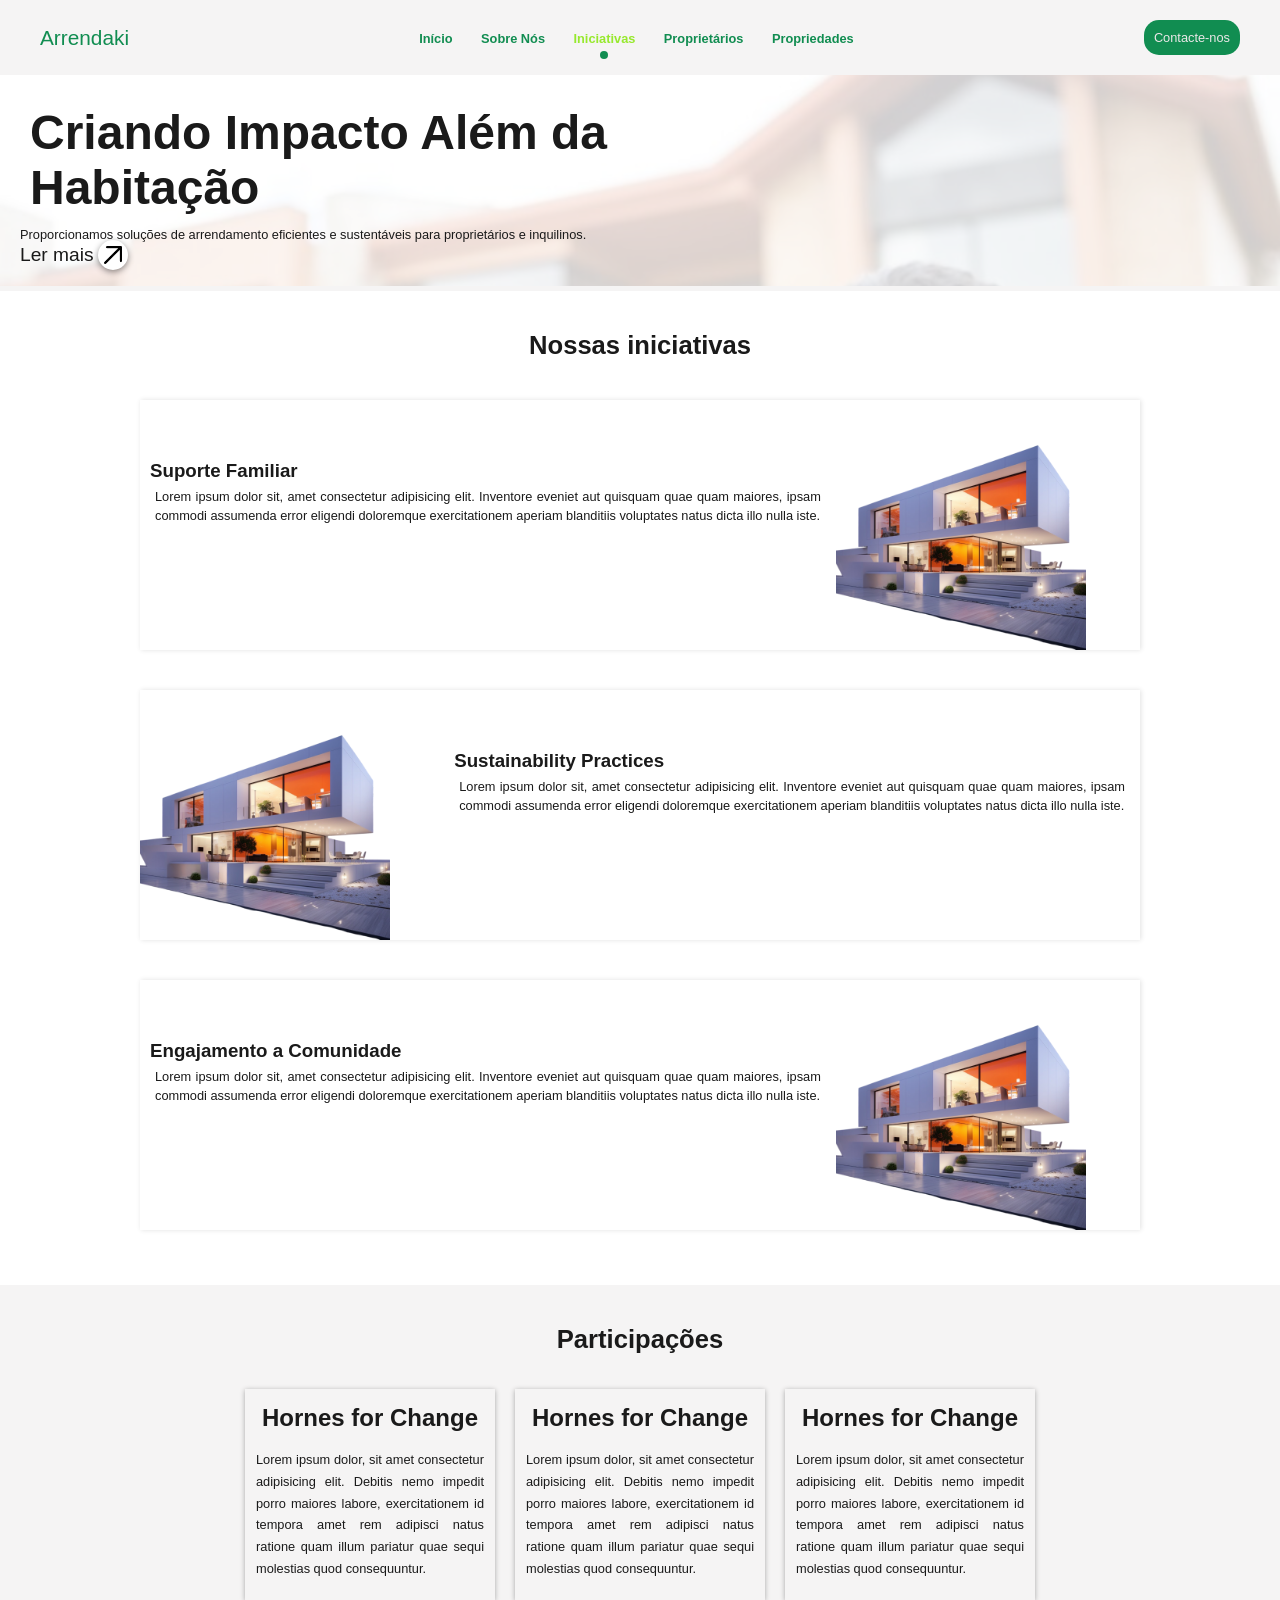
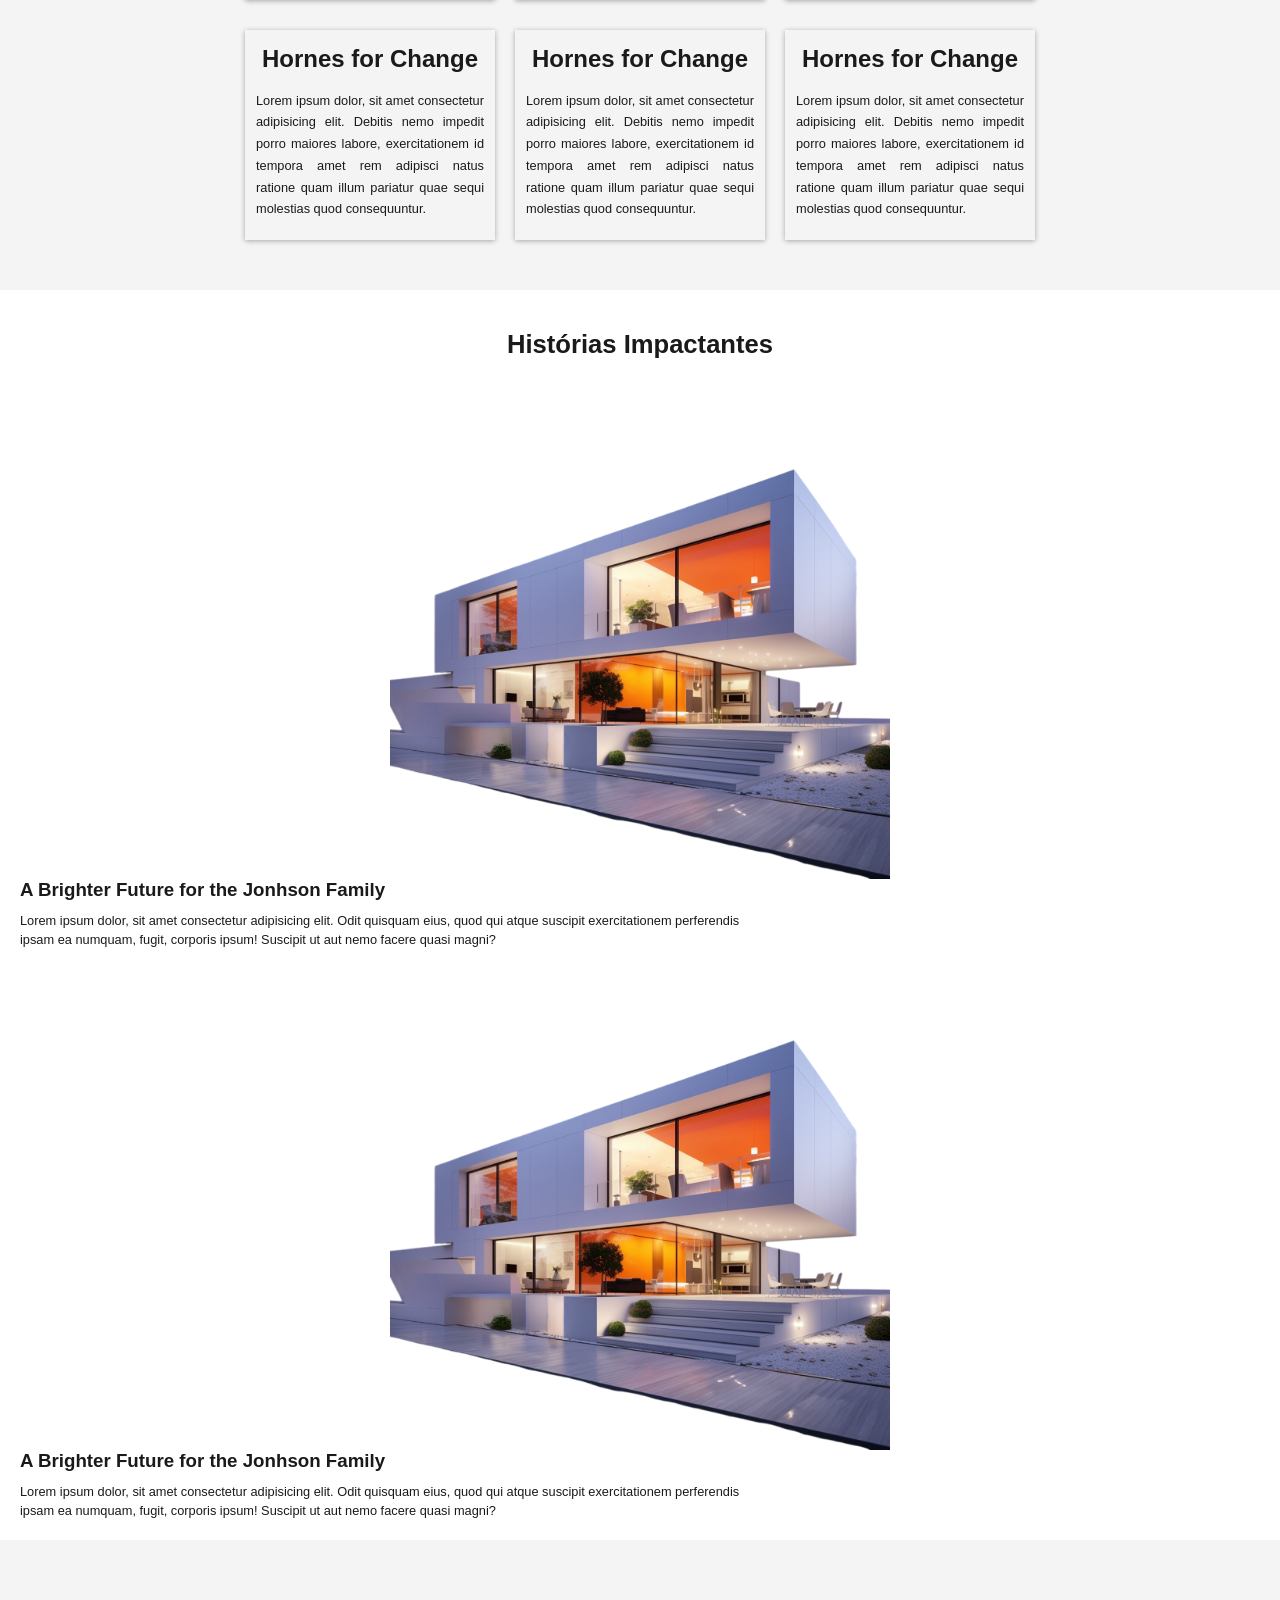
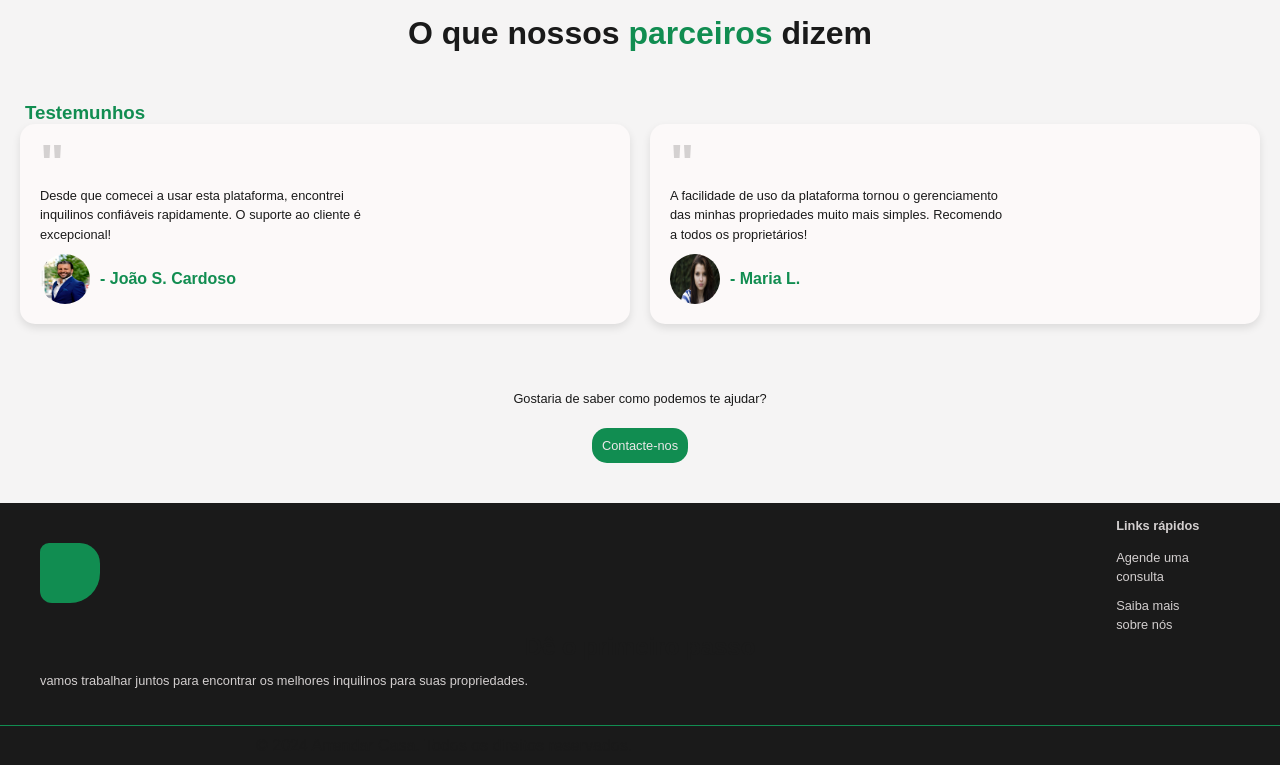
==== Iniciativas.html @ 09e598a9 "Initial commit" ====
<!DOCTYPE html>
<html lang="en">
<head>
    <meta charset="UTF-8">
    <meta name="viewport" content="width=device-width, initial-scale=1.0">
    <title>Iniciativas</title>
    <link rel="stylesheet" href="styles.css">
    <style>
        .hero2{
            width: 100%;
            height: auto;
            background: url(imagens/casa-propria-940x682.jpg);
            background-position: cover;
            background-size: cover;
            background-repeat: no-repeat;
            background-attachment: fixed;
            background-position: center center;
            display: flex;
            align-items: flex-start;
            background-color: white;

        }
        .lateral-content2{
            background-color: rgba(255, 255, 255, 0.808);
            padding: 20px;
            margin-top: 0%;
            width: 100%;
        }
        .lateral-content2>h1{
            font-size: clamp(1rem, 4vw, 3rem);
            width: 50%;
            color: var(--black-color);
            margin: 10px;
        }
         p{
            font-size: clamp(0.7rem, 1vw, 1rem);
            width: 60%;
            margin-top: 10px;
            line-height: 1.2rem;
            color: var(--black-color);
        }
        .our-iniciatives{
            margin: 5px 0;
            padding: 20px 0;
            width: 100%;
            background-color: white;
        }
        h2{
        font-size: clamp(1.5rem, 2vw, 2.5rem);
        color: var(--black-color);
        text-align: center;
        margin: 20px 0;
        }
        #iniciativas{
            margin: 15px 0;
            width: 100%;
            display: flex;
            flex-direction: column;
            justify-content: center;

        }
        .iniciative-card{
            align-self: center;
            display: flex;
            flex-direction: row;
            justify-content: space-between;
            align-items: center;
            margin: 20px 2px;
            padding: -1px 5px;
            width: 100%;
            max-width: 1000px;
            height: auto;
            box-shadow: 1px 0 5px rgba(0, 0, 0, 0.12);
        }
        .card-content{
            align-self: flex-start;
            margin: 60px 10px;
            width: auto;
        }
        .card-content>p {
            align-items: flex-end;
            text-align: justify;
            width: auto;
            margin: 5px;
        }
        .card-image{
            width: 60%;
            height: auto;
            align-content: center;
        }
        .card-image>img{
            height: 100%;
            width: auto;
            max-width: 250px;
        }
        .partineship{
            margin: 15px 0;        
        }
        .partineship-conteiner{
            display: flex;
            flex-direction: column;
            justify-content: center;
            align-items: center;
            margin: 5px 1px;
        }
        .partineship-conteiner-children{
            display: flex;
            justify-content: space-between;
            align-items: center;
            margin: 5px 0;
        }
        .partiship-card{
            display: flex;
            flex-direction: column;
            justify-content: center;
            align-items: center;
            box-shadow: 0px 1px 5px rgba(0, 0, 0, 0.322);
            margin: 10px;
            padding: 10px 1px;
            width: auto;
            max-width: 250px;

        }
         .partiship-card>h3{
            font-size: clamp(0.5rem, 2vw, 1.5rem);
            color: var(--black-color);
            text-align: center;
            margin: 5px;      
         }
        .partiship-card>p{
            line-height: 1.7;
            text-align: justify;
            width: 100%;
            padding: 2px 10px 10px 10px;
        }
        .impact-stories{
            background-color: white;
            margin: 15px 0;
            padding: 20px;
            width: 100%;
        }
        .impact-stories>p{
            width: 100%;
            text-align: justify;
        }
        .img-impact{
            display: block;
            margin: auto;
            width: auto;
            max-width: 500px;
        }

    </style>
</head>
<body>
            <header>
            <h1>Arrendaki</h1>
            <nav>
                    <a href="index.html" target="_self">Início</a>
                    <a href="sobre.html" target="_parent">Sobre Nós</a>
                    <a href="Iniciativas.html" class="active">Iniciativas</a>
                    <a href="proprietarios.html">Proprietários</a>
                    <a href="propriedades.html">Propriedades</a>
            </nav>
            <button id="btnMenu"></button>
            <button class="btn" id="btnContacte-nos">Contacte-nos</button>
        </header>
        <div id="menuOverlay" class="menu-overlay">
            <img src="imagens/icons8-close-50.png" alt="" id="btnClose">
        <nav id="menuNav">
                <a href="index.html" target="_self">Início</a>
                <a href="sobre.html" target="_parent">Sobre Nós</a>
                <a href="Iniciativas.html">Iniciativas</a>
                <a href="proprietarios.html">Proprietários</a>
                <a href="propriedades.html">Propriedades</a>
        </nav>
        </div>
        <main>
            <section class="hero2">
                <div class="lateral-content2">
                    <h1>Criando Impacto Além da Habitação</span></h1>
                    <p>Proporcionamos soluções de arrendamento eficientes e sustentáveis para proprietários e inquilinos.</p>
                    <button class="btnTransparent">Ler mais</button>
                </div>
            </section>
            <section class="our-iniciatives">
                <h2 style="text-align: center;">Nossas iniciativas</h2>

                <div id="iniciativas">
                        <div class="iniciative-card">
                            <div class="card-content">
                                <h3>Suporte Familiar</h3>
                                <p>Lorem ipsum dolor sit, amet consectetur adipisicing elit. Inventore eveniet aut quisquam quae quam maiores, ipsam commodi assumenda error eligendi doloremque exercitationem aperiam blanditiis voluptates natus dicta illo nulla iste.</p>
                            </div>
                            <div class="card-image">
                                <img src="imagens/house.png" alt="">
                            </div>
                    </div>
                    <div class="iniciative-card">
                        <div class="card-image">
                            <img src="imagens/house.png" alt="">
                        </div>
                        <div class="card-content">
                            <h3>Sustainability Practices</h3>
                            <p>Lorem ipsum dolor sit, amet consectetur adipisicing elit. Inventore eveniet aut quisquam quae quam maiores, ipsam commodi assumenda error eligendi doloremque exercitationem aperiam blanditiis voluptates natus dicta illo nulla iste.</p>
                        </div>
                    </div>
                    <div class="iniciative-card">
                        <div class="card-content">
                            <h3>Engajamento a Comunidade</h3>
                            <p>Lorem ipsum dolor sit, amet consectetur adipisicing elit. Inventore eveniet aut quisquam quae quam maiores, ipsam commodi assumenda error eligendi doloremque exercitationem aperiam blanditiis voluptates natus dicta illo nulla iste.</p>
                        </div>
                        <div class="card-image">
                            <img src="imagens/house.png" alt="">
                        </div>
                    </div>
                </div>
            </section>
            <section class="partineship">
                <h2>Participações</h2>
                <div class="partineship-conteiner">
                    <div class="partineship-conteiner-children">
                        <div class="partiship-card">
                            <h3>Hornes for Change</h3>
                            <p>Lorem ipsum dolor, sit amet consectetur adipisicing elit. Debitis nemo impedit porro maiores labore, exercitationem id tempora amet rem adipisci natus ratione quam illum pariatur quae sequi molestias quod consequuntur.</p>
                        </div>
                        <div class="partiship-card">
                            <h3>Hornes for Change</h3>
                            <p>Lorem ipsum dolor, sit amet consectetur adipisicing elit. Debitis nemo impedit porro maiores labore, exercitationem id tempora amet rem adipisci natus ratione quam illum pariatur quae sequi molestias quod consequuntur.</p>
                        </div>
                        <div class="partiship-card">
                            <h3>Hornes for Change</h3>
                            <p>Lorem ipsum dolor, sit amet consectetur adipisicing elit. Debitis nemo impedit porro maiores labore, exercitationem id tempora amet rem adipisci natus ratione quam illum pariatur quae sequi molestias quod consequuntur.</p>
                        </div>
                    </div>
                    <div class="partineship-conteiner-children">
                        <div class="partiship-card">
                            <h3>Hornes for Change</h3>
                            <p>Lorem ipsum dolor, sit amet consectetur adipisicing elit. Debitis nemo impedit porro maiores labore, exercitationem id tempora amet rem adipisci natus ratione quam illum pariatur quae sequi molestias quod consequuntur.</p>
                        </div>
                        <div class="partiship-card">
                            <h3>Hornes for Change</h3>
                            <p>Lorem ipsum dolor, sit amet consectetur adipisicing elit. Debitis nemo impedit porro maiores labore, exercitationem id tempora amet rem adipisci natus ratione quam illum pariatur quae sequi molestias quod consequuntur.</p>
                        </div>
                        <div class="partiship-card">
                            <h3>Hornes for Change</h3>
                            <p>Lorem ipsum dolor, sit amet consectetur adipisicing elit. Debitis nemo impedit porro maiores labore, exercitationem id tempora amet rem adipisci natus ratione quam illum pariatur quae sequi molestias quod consequuntur.</p>
                        </div>
                    </div>
                </div>
            </section>
            <section class="impact-stories">
                <h2>Histórias Impactantes</h2>
                <div class="impact-conteiiner">
                    <div class="img-impact"><img src="imagens/house.png" alt=""></div>
                    <h3>A Brighter Future for the Jonhson Family</h3>
                    <p>Lorem ipsum dolor, sit amet consectetur adipisicing elit. Odit quisquam eius, quod qui atque suscipit exercitationem perferendis ipsam ea numquam, fugit, corporis ipsum! Suscipit ut aut nemo facere quasi magni?</p>

                    <div class="img-impact"><img src="imagens/house.png" alt=""></div>
                    <h3>A Brighter Future for the Jonhson Family</h3>
                    <p>Lorem ipsum dolor, sit amet consectetur adipisicing elit. Odit quisquam eius, quod qui atque suscipit exercitationem perferendis ipsam ea numquam, fugit, corporis ipsum! Suscipit ut aut nemo facere quasi magni?</p>
                </div>
            </section>
            <section class="depoimentos">
                <h2>O que nossos <span>parceiros</span> dizem</h2>
                <h3>Testemunhos</h3>
                <div class="depoimentos-container">
                    <div class="depoimento">
                        <p><strong>"</strong> <br>Desde que comecei a usar esta plataforma, encontrei inquilinos confiáveis rapidamente. O suporte ao cliente é excepcional!</p>
                        <div class="testemunha-info">
                            <img src="imagens/man-5757539_1280.jpg" alt="testemunha">
                            <h3>- João S. Cardoso</h3>
                        </div>
                    </div>

                    <div class="depoimento">
                        <p><strong>"</strong> <br>A facilidade de uso da plataforma tornou o gerenciamento das minhas propriedades muito mais simples. Recomendo a todos os proprietários!</p>
                        <div class="testemunha-info">
                            <img src="imagens/woman-1132617_1280.jpg" alt="testemunha">
                            <h3>- Maria L.</h3>
                        </div>
                    </div>
                </div>  
                <p style="text-align: center;">Gostaria de saber como podemos te ajudar?</p>
                <button class="btn" id="btnContacte-nos3">Contacte-nos</button>
            </section>
        </main>
        <footer>
            <div class="footer-content">
                <div class="footer-section">
                    <div class="object"></div>
                    <h2>Dê o primeiro passo</h2>
                    <p>
                        vamos trabalhar juntos para encontrar os melhores inquilinos para suas propriedades.
                    </p>
                </div>
                <div class="footer-section">
                    <h3>Links rápidos</h3>
                    <p><a href="#">Agende uma consulta</a></p>
                    <p><a href="#">Saiba mais sobre nós</a></p>
            </div>
        </div>
            <p>&copy; 2024 Arrendar Casa. Todos os direitos reservados.</p>
        </footer>

        <script src="JS/script.js"></script>
</body>
</html>
---- styles.css ----
@charset "UTF-8";
@font-face {
    font-family: "Montserrat";
    src: url("fonts/Montserrat.ttf") type("truetype");
}
:root {
    --Green-Color: #118D51;
    --black-color: #1A1A1A;
    --dourado-color: #F5A623;
    --font-padrao: 'Montserrat', sans-serif;
}
* {
    margin: 0;
    padding: 0;
    box-sizing: border-box;
    font-family: var(--font-padrao);
}
img {
    display: block;
    width: 100%;
    height: auto;
}
body {
    height: 100vh;
  background-color: rgb(245, 244, 244);
    color: var(--black-color);
}
header {
    display: flex;
    flex-direction: row;
    justify-content: space-between;
    align-items: center;
    padding: 20px 40px;
    width: 100%;
}
header>h1 {
    font-size: clamp(1rem, 2vw, 1.30rem);
    font-weight: 500;
    color: var(--Green-Color);
    cursor: none;
}
header>nav{
    align-self: center;
    margin: 0 10px;
}
header>nav a{
    display: inline-block;
    font-size: clamp(0.7rem, 1vw, 2rem);
    text-decoration: none;
    color: var(--Green-Color);
    margin: 0 12px;
    font-weight: 600;
    position: relative;
}
header>nav a::after {
    content: '';
    position: absolute;
    left: 50%;
    top: calc(100% + 5px); /* 5px abaixo do link */
    transform: translateX(-50%) scale(0.6);
    width: 8px;
    height: 8px;
    border-radius: 50%;
    background: var(--Green-Color);
    opacity: 0;
    transition: opacity 0.25s ease, transform 0.25s ease;
}
header>nav a:hover{
        color: rgba(133, 230, 8, 0.849);
    
}
header>nav a:hover::after,
header>nav a:focus::after {
    opacity: 1;
    transform: translateX(-50%) scale(1);
}
.menu-overlay{
    position: fixed;
    top: 0;
    left: 0;
    height: 100%;
    width: 100%;
    background-color: rgb(250, 250, 250);
    z-index: 1000;
    transition: all 0.3s ease-in-out;
    display: none;
}
.menu-overlay>img{
    width: 25px;
    height: 25px;
    position: absolute;
    top: 20px;
    right: 20px;
    cursor: pointer;
}
#menuNav{
    display: flex;
    flex-direction: column;
    flex-wrap: wrap;
    justify-content: center;
    align-items: flex-start;
    padding: 10px;
    width: 100%;
    margin-top: 80px;
}
#menuNav>a{
    font-size: clamp(0.7rem, 4vw, 2rem);
    margin: 10px 5px;
    text-decoration: none;
    color: var(--black-color);
    width: 100%;
    position: relative;
    font-weight: 200;
}
#menuNav>a::after{
    content: "";
    position: absolute;
    right: 0;
    top: 50%;
    transform: translateY(-50%);
    background: url(imagens/icons8-arrow-24.png);
    background-repeat: no-repeat;
    background-size: cover;
    width: 20px;
    height: 20px;
    margin-left: 10px;
}

#menuNav>a:hover{
    color: rgb(21, 131, 21);
}
#btnMenu{
    display: none;
}
.btn{
    padding: 10px;
    background-color: var(--Green-Color);
    color: #ebe8e8;
    border: none;
    border-radius: 15px;
    cursor: pointer;
    font-size: clamp(0.8rem, 0.5vw, 1.30rem);
}
#btnContacte-nos:hover{
    box-shadow: inset 0 0 20px #292525ab;
}
main{
    display: flex;
    flex-direction: column;
    justify-content: center;
    align-items: center;

}
.hero{
    display: flex;
    flex-direction: row;
    justify-content: center;
    align-items: center;
    margin: 5px 10px;
}
.lateral-content{
    align-self: flex-start;
    width: 50%;
    padding: 20px;
    margin-top: 50px;
}
.lateral-content>h1{
    font-size: clamp(1rem, 4vw, 2.5rem);
    color: var(--Green-Color);
}
.lateral-content>p{
    margin: 20px 0;
    font-size: clamp(0.8rem, 1.5vw, 1.2rem);
    line-height: 1.5;
}
.lateral-content>h1>span{
    color: var(--dourado-color);
    font-weight: 600;
}
.hero-image{
    flex: 1;
    padding: 0px;
    display: flex;
    justify-content: center;
    align-items: flex-start;
}
.hero img{
    width: 100%;
    height: auto;
    align-self: flex-start;
}
#btnExplore{
    margin: 10px 15px 10px 0;
    width: 8rem;
}
#btnCadastre-se{
    margin-top: 20px;
}
.btnTransparent{
    font-size: clamp(0.7rem, 1.5vw, 20rem);
    position: relative; /* necessário para o ::after ficar relativo ao botão */
    display: inline-flex; /* facilita alinhar o texto verticalmente */
    align-items: center;
    gap: 8px;
    padding-right: 44px; 
    background-color: transparent;
    border: none;
    color: var(--black-color);
    overflow: visible; /* permite ao ::after ficar no final sem ser cortado */
    cursor: pointer;
}
.btnTransparent::after{
    content: '';
    position: absolute;
    width: 30px;
    height: 30px;
    right: 10px; 
    top: 50%;
    transform: translateY(-50%);
    border-radius: 50%;
    background-color: #fff; /* bolinha branca */
    background-image: url('imagens/top-right.png');
    background-repeat: no-repeat;
    background-size: 60% 60%; /* reduz a imagem para caber dentro da bolinha */
    background-position: center;
    box-shadow: 0 2px 6px rgba(0,0,0,0.45);
}
.porquesernossoparceiro>h2{
    font-size: clamp(1rem, 2.5vw, 2.5rem);
    color: var(--black-color);
    text-align: center;
    margin-bottom: 20px;
}
.porquesernossoparceiro>h2>span{
    color: var(--Green-Color);
}
.porquesernossoparceiro{
    display: flex;
    flex-direction: column;
    justify-content: center;
    align-items: center;
    background-color: white;

    padding: 40px;
    width: 100%;
}
.cards-container{
    display: flex;
    flex-direction: row;
    justify-content: space-around;
    align-items: center;
    gap: 20px;
    flex-wrap: wrap;
    margin: 20px;
    margin-bottom: 35px;
}
.card{
    flex: 0.5 10 140px;
    padding: 5px 20px 20px 20px;
    border-radius: 15px;
    border-top: 2px solid var(--Green-Color);
    box-shadow: 0 4px 8px rgba(0,0,0,0.1);
    max-width: 230px;
    width: auto;
    text-align: left;
    display: flex;
    flex-direction: column;
    align-items: flex-start;
}
.card img{
    width: 50px;
    height: 50px;
    margin-bottom: 40px;
}

.card>h2,.card>h3{
    font-size: clamp(0.7rem, 2vw, 1.3rem);
    color: var(--Green-Color);
    margin: 10px 0;
}
.card p{
    font-size: clamp(0.7rem, 1.5vw, 1rem);
    line-height: 1.2;
    color: var(--black-color);
}
.depoimentos{
    display: flex;
    flex-direction: column;
    justify-content: center;
    align-items: center;
    padding: 40px 0;
    width: 100%;
}
.depoimentos>h2{
    font-size: clamp(1.3rem, 2.5vw, 2.5rem);
    color: var(--black-color);
    text-align: center;
    margin-bottom: 20px;
}
.depoimentos>h2>span{
    color: var(--Green-Color);
}
.depoimentos>h3{
     color: var(--Green-Color);
    margin: 30px 0 0 25px;
    align-self: flex-start;
}
.depoimentos-container{
    display: flex;
    flex-wrap: wrap;
    flex-direction: row;
    justify-content: space-evenly;
    align-items: center;
    gap: 20px;
    margin: 0px 20px 20px 20px;
}
.depoimento{
    flex: 1;
    width: auto;
    padding: 20px;
    border-radius: 15px;
    background-color: rgb(252, 249, 249);
    box-shadow: 0 4px 8px rgba(0,0,0,0.1);
    text-align: left;
    display: flex;
    flex-direction: column;
    justify-content: space-between;
    margin-bottom: 35px;
}
.depoimento>p>strong{
    font-size: clamp(1.8rem, 4vw, 5rem);
    color: rgb(212, 209, 209);
    margin-bottom: 10px;
}
.testemunha-info{
    align-self: flex-start;
    display: flex;
    flex-direction: row;
    justify-content: center;
    align-items: center;
    margin: 10px 0 0 0;
}
.testemunha-info>img{
    width: 50px;
    height: 50px;
    border-radius: 50%;
}
.testemunha-info>h3{
    font-size: clamp(0.8rem, 2vw, 1rem);
    color: var(--Green-Color);
    margin: 10px;
}
#btnContacte-nos3{
    margin-top: 20px;
}
.offers{
    display: flex;
    flex-direction: column;
    justify-content: center;
    align-items: center;
    padding: 40px 0;
    width: 100%;
    background-color: white;
}
.offers>h2{
    font-size: clamp(1.3rem, 2.2vw, 2.5rem);
    color: var(--black-color);
    text-align: center;
    margin-bottom: 20px;
}
.offers-container{
    align-self: center;
    display: flex;
    flex-direction: row;
    justify-content: center;
    align-items: center;
    gap: 20px;
    margin: 20px;
    flex-wrap: wrap;
}
.offer-card{
    align-self: center;
    flex: 2 10 300px;
    aspect-ratio: calc(1);
    max-width: 300px;
    width: auto;
    padding: 10px;
    border-radius: 15px;
    background-color: rgb(252, 249, 249);
    box-shadow: 0 4px 8px rgba(0,0,0,0.1);
    text-align: left;
    display: flex;
    flex-direction: column;
    align-items: flex-start;
    margin: 20px;
}   
.offer-card>img{
    align-self: flex-end;
    width: 50px;
    height: 50px;
    margin-bottom: 40px;
}
.offer-card>h2,.offer-card>h3{
    font-size: clamp(0.7rem, 2vw, 1.3rem);
    margin: 10px 0;
}
.offer-card p{
    font-size: clamp(0.7rem, 1.5vw, 1rem);
    line-height: 1.2;
    color: var(--Green-Color);
    margin-bottom: 20px;
}
.diferent::after{
    background-color: var(--Green-Color);
}
footer{
    display: flex;
    flex-direction: column;
    justify-content: center;
    align-items: center;
    padding: 0;
    width: 100%;
    background-color: var(--black-color);
    color: #d3cfcf;
    margin-top: 0;
}
.footer-content{
    display: flex;
    flex-direction: row;
    justify-content: space-between;
    width: 100%;
    border-bottom: 1px solid var(--Green-Color);
    padding: 20px;
    position: relative;
}
.footer-section{
    flex: 1 10 100px;
    display: flex;
    flex-direction: column;
    margin: 10px 20px;
}   
.footer-section:nth-child(2){
    align-self: flex-start;
    position: absolute;
    top: 5px;
    right: 20px;

}   
.object{
    width: 60px;
    height: 60px;
    margin: 10px 0 10px 0;
    border-radius: 15% 34% 50% 20%;
    background-color: var(--Green-Color);
}
.footer-section>h2{
    font-size: clamp(0.4rem, 2.5vw, 1.5rem);
    margin-bottom: 5px;
}
.footer-section h3{
    font-size: clamp(0.5rem, 1vw, 1.5rem);
    margin-bottom: 10px;
}
.footer-section p, .footer-section a{
    font-size: clamp(0.4rem, 1vw, 1rem);
    color: #d3cfcf;
    text-decoration: none;
    margin: 5px 0;
}
.footer-section a:hover{
    text-decoration: underline;
}
footer>p{
    font-size: clamp(0.4rem, 1.5vw, 1rem);
    margin: 10px 0;
}
.active{
     color: rgba(133, 230, 8, 0.849);
}
.active::after {
    opacity: 1;
    transform: translateX(-50%) scale(1);
}


/* Estilos para telas entre 530px e 768px */
@media (min-width: 600px) and (max-width: 768px){
    nav{
        align-self: flex-end;
        margin-right: 0;
    }
    nav a{
        margin: 0 2px;
    }
    #btnContacte-nos{
        position: absolute;
        right: 20px;
        top: 60px;
    }
    
}

/* Estilos para telas menores que 600px */
@media  (max-width: 600px){
    header {
    display: flex;
    flex-direction: row;
    justify-content: space-between;
    align-items: center;
    padding: 20px 10px;
    }
    header>h1 {
    font-size: 1.30rem;
    font-weight: 500;
    color: var(--Green-Color);
    margin-left: 40px;
    }
    header>nav{
        display: none;
    }
    #btnMenu{
    display: block;
    background:  url(imagens/menu.png);
    background-repeat: no-repeat;
    background-size: contain;
    width: 20px;
    height: 20px;
    border: none;
    cursor: pointer;
    position: absolute;
    left: 20px;
    top: 23px;
    }
    #btnContacte-nos{
        display: none;
    
    }
    .hero{
    display: flex;
    flex-direction: column;
    flex-wrap: wrap;
    width: 100%;
    margin-top: 0px;
    }
    .lateral-content{
    align-self: flex-start;
    width: 100%;
    padding: 10px 20px 0 20px;
    margin-top: 10px;
    }
    #btnExplore,#btnSaibaMais,#btnCadastre-se
    {
        display: none;
    }
    .hero-image{
        width: 100%;
        padding: 0px;
    }
}
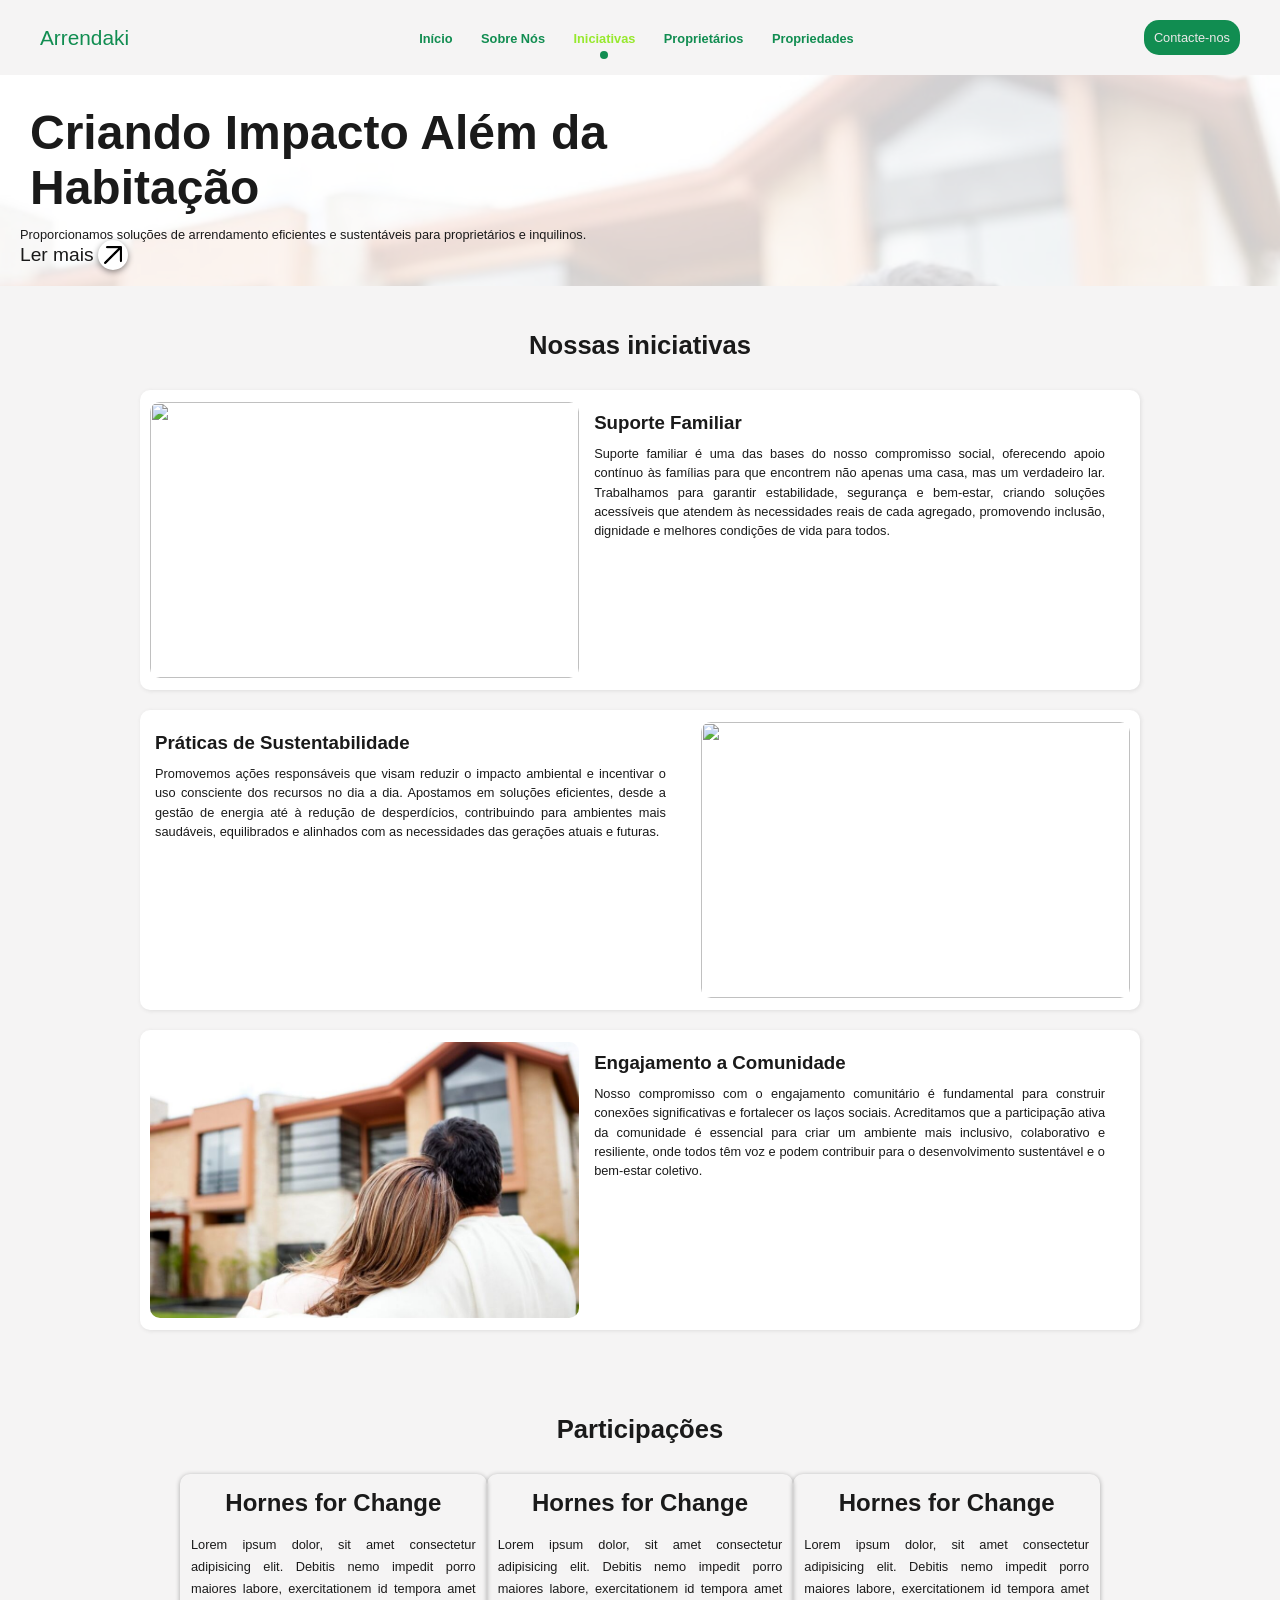
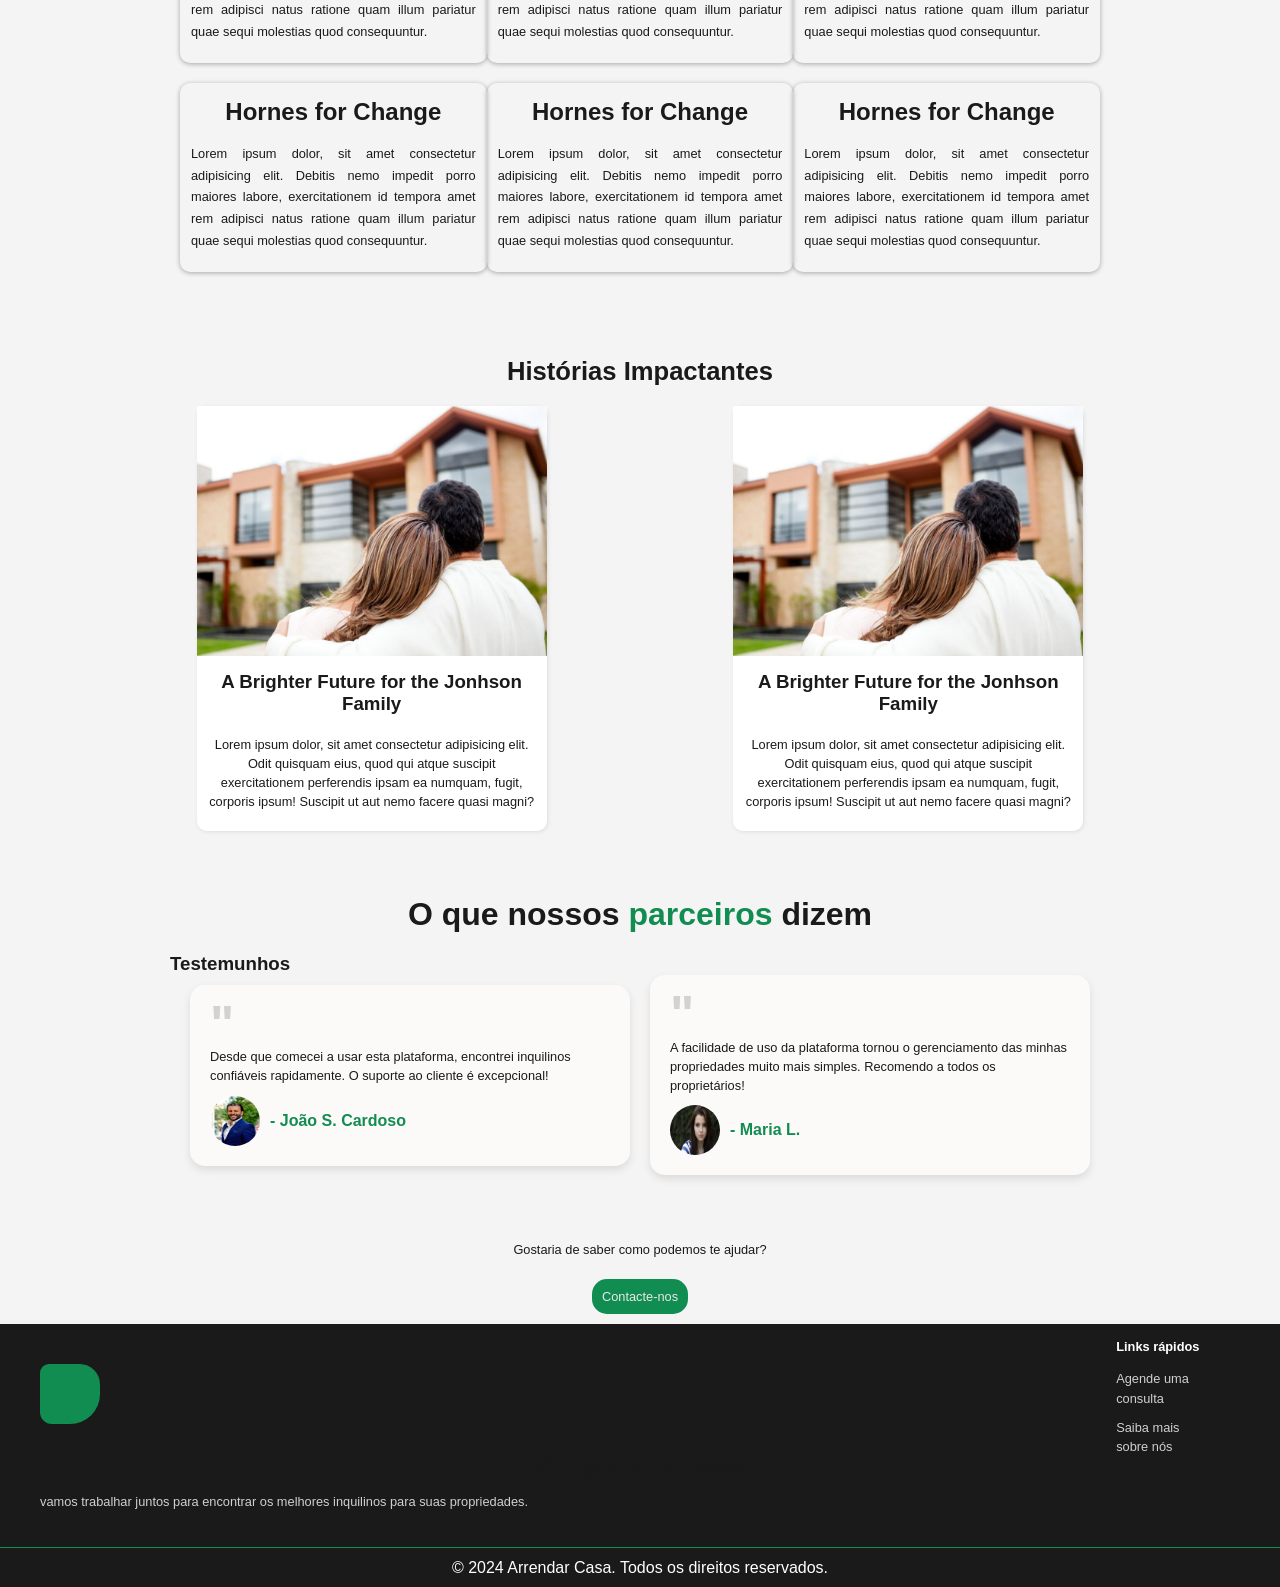
==== commit 4a135596: "Melhorando o Layout Geral" ====
--- a/Iniciativas.html
+++ b/Iniciativas.html
@@ -43,7 +43,6 @@
             margin: 5px 0;
             padding: 20px 0;
             width: 100%;
-            background-color: white;
         }
         h2{
         font-size: clamp(1.5rem, 2vw, 2.5rem);
@@ -53,6 +52,7 @@
         }
         #iniciativas{
             margin: 15px 0;
+            padding: 0 20px;
             width: 100%;
             display: flex;
             flex-direction: column;
@@ -64,50 +64,58 @@
             display: flex;
             flex-direction: row;
             justify-content: space-between;
-            align-items: center;
-            margin: 20px 2px;
-            padding: -1px 5px;
+            margin: 10px 5px;
+            padding: 2px 5px;
             width: 100%;
             max-width: 1000px;
-            height: auto;
-            box-shadow: 1px 0 5px rgba(0, 0, 0, 0.12);
+            height: 300px;
+            box-shadow: 1px 1px 4px rgba(65, 62, 62, 0.12);
+            background-color: white;
+            border-radius: 10px;
         }
         .card-content{
             align-self: flex-start;
-            margin: 60px 10px;
+            margin: 20px 10px;
             width: auto;
         }
         .card-content>p {
-            align-items: flex-end;
             text-align: justify;
             width: auto;
-            margin: 5px;
+            max-width: 600px;
+            margin: 10px 0;
+            padding: 0 20px 10px 0;
         }
         .card-image{
-            width: 60%;
-            height: auto;
-            align-content: center;
+            width: 50%;
+            height: auto;
+            padding: 10px 5px;
         }
         .card-image>img{
+            width: 100%;
             height: 100%;
-            width: auto;
-            max-width: 250px;
+            object-fit: cover;
+            border-radius: 10px;
         }
         .partineship{
             margin: 15px 0;        
+            width: 100%;
         }
         .partineship-conteiner{
+            width: 100%;
             display: flex;
             flex-direction: column;
             justify-content: center;
             align-items: center;
-            margin: 5px 1px;
+            margin: 5px 0;
+            padding: 0 180px;
         }
         .partineship-conteiner-children{
-            display: flex;
-            justify-content: space-between;
-            align-items: center;
-            margin: 5px 0;
+            width: 100%;
+            display: flex;
+            flex-direction: row;
+            justify-content: space-evenly;
+            align-items: center;
+            margin: 10px 0;
         }
         .partiship-card{
             display: flex;
@@ -115,10 +123,12 @@
             justify-content: center;
             align-items: center;
             box-shadow: 0px 1px 5px rgba(0, 0, 0, 0.322);
-            margin: 10px;
+            border-radius: 10px;
             padding: 10px 1px;
+            margin: 0;
             width: auto;
-            max-width: 250px;
+            max-width: 350px;
+            height: auto;
 
         }
          .partiship-card>h3{
@@ -134,22 +144,62 @@
             padding: 2px 10px 10px 10px;
         }
         .impact-stories{
-            background-color: white;
             margin: 15px 0;
             padding: 20px;
             width: 100%;
         }
-        .impact-stories>p{
-            width: 100%;
-            text-align: justify;
+        .impact-conteiner{
+            width: 100%;
+            height: auto;
+            display: flex;
+            flex-direction: row;
+            justify-content: space-evenly;
+            align-items: center;
+        }
+        .card-impact{
+            text-align: center;
+            width: 50%;
+            max-width: 350px;
+            margin: 0 10px;
+            display: flex;
+            flex-direction: column;
+            align-items: center;
+            background-color: white;
+            border-radius: 10px;
+             box-shadow: 1px 1px 4px rgba(65, 62, 62, 0.12);
         }
         .img-impact{
-            display: block;
-            margin: auto;
-            width: auto;
-            max-width: 500px;
-        }
-
+            width: 100%;
+            margin: 0 0 15px 0;
+        }
+        .img-impact>img{
+            width: 100%;
+            height: auto;
+            max-height: 250px;
+            object-fit: cover;
+        }
+        .card-impact>p{
+            width: 100%;
+            text-align: center;
+            padding: 10px 10px 20px 10px;
+        }
+        .depoimentos {
+        display: flex;
+        flex-direction: column;
+        justify-content: center;
+        align-items: center;
+        padding: 10px;
+        width: 100%;
+        }
+        .depoimento{
+            max-width: 440px;
+        }
+        .depoimento>p{
+            width: 100%;
+        }
+        footer{
+            color: white;
+        }
     </style>
 </head>
 <body>
@@ -185,36 +235,39 @@
             </section>
             <section class="our-iniciatives">
                 <h2 style="text-align: center;">Nossas iniciativas</h2>
-
                 <div id="iniciativas">
-                        <div class="iniciative-card">
-                            <div class="card-content">
-                                <h3>Suporte Familiar</h3>
-                                <p>Lorem ipsum dolor sit, amet consectetur adipisicing elit. Inventore eveniet aut quisquam quae quam maiores, ipsam commodi assumenda error eligendi doloremque exercitationem aperiam blanditiis voluptates natus dicta illo nulla iste.</p>
-                            </div>
-                            <div class="card-image">
-                                <img src="imagens/house.png" alt="">
-                            </div>
-                    </div>
                     <div class="iniciative-card">
                         <div class="card-image">
-                            <img src="imagens/house.png" alt="">
+                            <img src="imagens/mulher-negra-usar-telemovel-e-portatil.jpg" alt="">
                         </div>
                         <div class="card-content">
-                            <h3>Sustainability Practices</h3>
-                            <p>Lorem ipsum dolor sit, amet consectetur adipisicing elit. Inventore eveniet aut quisquam quae quam maiores, ipsam commodi assumenda error eligendi doloremque exercitationem aperiam blanditiis voluptates natus dicta illo nulla iste.</p>
+                            <h3>Suporte Familiar
+                            </h3>
+                            <p>Suporte familiar é uma das bases do nosso compromisso social, oferecendo apoio contínuo às famílias para que encontrem não apenas uma casa, mas um verdadeiro lar. Trabalhamos para garantir estabilidade, segurança e bem-estar, criando soluções acessíveis que atendem às necessidades reais de cada agregado, promovendo inclusão, dignidade e melhores condições de vida para todos.
+                            </p>
                         </div>
                     </div>
                     <div class="iniciative-card">
                         <div class="card-content">
+                            <h3>Práticas de Sustentabilidade</h3>
+                            <p>
+                                Promovemos ações responsáveis que visam reduzir o impacto ambiental e incentivar o uso consciente dos recursos no dia a dia. Apostamos em soluções eficientes, desde a gestão de energia até à redução de desperdícios, contribuindo para ambientes mais saudáveis, equilibrados e alinhados com as necessidades das gerações atuais e futuras.
+                            </p>
+                        </div>
+                         <div class="card-image">
+                            <img src="imagens/engenheiros-e-empreiteiros-de-construcao-que-monitoram-sistemas-de-paineis-solares.jpg" alt="">
+                        </div>
+                    </div>
+                    <div class="iniciative-card">
+                            <div class="card-image">
+                            <img src="imagens/casa-propria-940x682.jpg" alt="">
+                        </div>
+                        <div class="card-content">
                             <h3>Engajamento a Comunidade</h3>
-                            <p>Lorem ipsum dolor sit, amet consectetur adipisicing elit. Inventore eveniet aut quisquam quae quam maiores, ipsam commodi assumenda error eligendi doloremque exercitationem aperiam blanditiis voluptates natus dicta illo nulla iste.</p>
-                        </div>
-                        <div class="card-image">
-                            <img src="imagens/house.png" alt="">
-                        </div>
-                    </div>
-                </div>
+                            <p>Nosso compromisso com o engajamento comunitário é fundamental para construir conexões significativas e fortalecer os laços sociais. Acreditamos que a participação ativa da comunidade é essencial para criar um ambiente mais inclusivo, colaborativo e resiliente, onde todos têm voz e podem contribuir para o desenvolvimento sustentável e o bem-estar coletivo.
+                            </p>
+                        </div>
+                    </div>
             </section>
             <section class="partineship">
                 <h2>Participações</h2>
@@ -251,36 +304,42 @@
             </section>
             <section class="impact-stories">
                 <h2>Histórias Impactantes</h2>
-                <div class="impact-conteiiner">
-                    <div class="img-impact"><img src="imagens/house.png" alt=""></div>
-                    <h3>A Brighter Future for the Jonhson Family</h3>
-                    <p>Lorem ipsum dolor, sit amet consectetur adipisicing elit. Odit quisquam eius, quod qui atque suscipit exercitationem perferendis ipsam ea numquam, fugit, corporis ipsum! Suscipit ut aut nemo facere quasi magni?</p>
-
-                    <div class="img-impact"><img src="imagens/house.png" alt=""></div>
-                    <h3>A Brighter Future for the Jonhson Family</h3>
-                    <p>Lorem ipsum dolor, sit amet consectetur adipisicing elit. Odit quisquam eius, quod qui atque suscipit exercitationem perferendis ipsam ea numquam, fugit, corporis ipsum! Suscipit ut aut nemo facere quasi magni?</p>
+                <div class="impact-conteiner">
+                    <div class="card-impact">
+                        <div class="img-impact"><img src="imagens/casa-propria-940x682.jpg" alt=""></div>
+                        <h3>A Brighter Future for the Jonhson Family</h3>
+                        <p>Lorem ipsum dolor, sit amet consectetur adipisicing elit. Odit quisquam eius, quod qui atque suscipit exercitationem perferendis ipsam ea numquam, fugit, corporis ipsum! Suscipit ut aut nemo facere quasi magni?
+                        </p>
+                    </div>
+                    <div class="card-impact">
+                        <div class="img-impact"><img src="imagens/casa-propria-940x682.jpg" alt="">
+                        </div>
+                        <h3>A Brighter Future for the Jonhson Family</h3>
+                        <p>Lorem ipsum dolor, sit amet consectetur adipisicing elit. Odit quisquam eius, quod qui atque suscipit exercitationem perferendis ipsam ea numquam, fugit, corporis ipsum! Suscipit ut aut nemo facere quasi magni?</p>
+                    </div>
                 </div>
             </section>
             <section class="depoimentos">
                 <h2>O que nossos <span>parceiros</span> dizem</h2>
-                <h3>Testemunhos</h3>
-                <div class="depoimentos-container">
-                    <div class="depoimento">
-                        <p><strong>"</strong> <br>Desde que comecei a usar esta plataforma, encontrei inquilinos confiáveis rapidamente. O suporte ao cliente é excepcional!</p>
-                        <div class="testemunha-info">
-                            <img src="imagens/man-5757539_1280.jpg" alt="testemunha">
-                            <h3>- João S. Cardoso</h3>
-                        </div>
-                    </div>
-
-                    <div class="depoimento">
-                        <p><strong>"</strong> <br>A facilidade de uso da plataforma tornou o gerenciamento das minhas propriedades muito mais simples. Recomendo a todos os proprietários!</p>
-                        <div class="testemunha-info">
-                            <img src="imagens/woman-1132617_1280.jpg" alt="testemunha">
-                            <h3>- Maria L.</h3>
-                        </div>
-                    </div>
-                </div>  
+                <div>
+                    <h3 >Testemunhos</h3>
+                    <div class="depoimentos-container">
+                        <div class="depoimento">
+                            <p><strong>"</strong> <br>Desde que comecei a usar esta plataforma, encontrei inquilinos confiáveis rapidamente. O suporte ao cliente é excepcional!</p>
+                            <div class="testemunha-info">
+                                <img src="imagens/man-5757539_1280.jpg" alt="testemunha">
+                                <h3>- João S. Cardoso</h3>
+                            </div>
+                        </div>
+                        <div class="depoimento">
+                            <p><strong>"</strong> <br>A facilidade de uso da plataforma tornou o gerenciamento das minhas propriedades muito mais simples. Recomendo a todos os proprietários!</p>
+                            <div class="testemunha-info">
+                                <img src="imagens/woman-1132617_1280.jpg" alt="testemunha">
+                                <h3>- Maria L.</h3>
+                            </div>
+                        </div>
+                    </div>
+                </div>
                 <p style="text-align: center;">Gostaria de saber como podemos te ajudar?</p>
                 <button class="btn" id="btnContacte-nos3">Contacte-nos</button>
             </section>
@@ -300,7 +359,7 @@
                     <p><a href="#">Saiba mais sobre nós</a></p>
             </div>
         </div>
-            <p>&copy; 2024 Arrendar Casa. Todos os direitos reservados.</p>
+            <p style="color: white; font-size: 1rem; text-align: center;">&copy; 2024 Arrendar Casa. Todos os direitos reservados.</p>
         </footer>
 
         <script src="JS/script.js"></script>
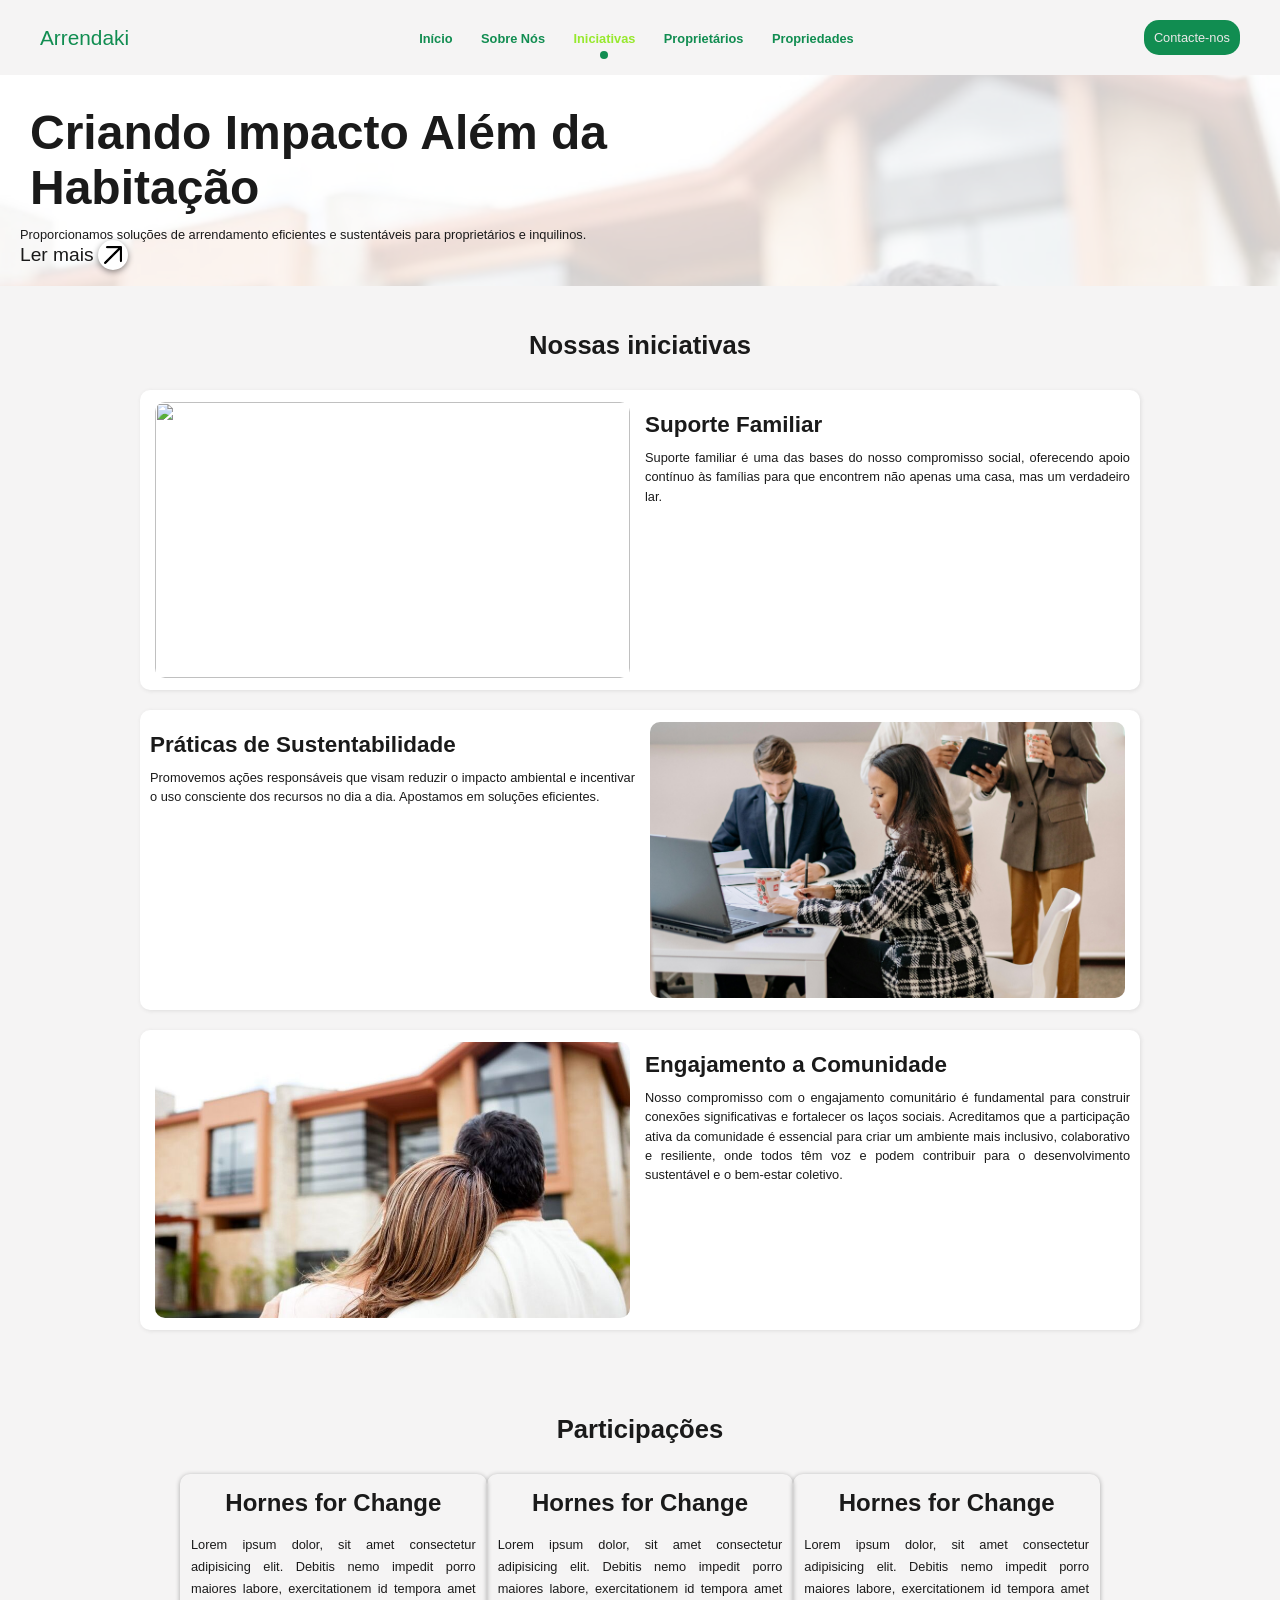
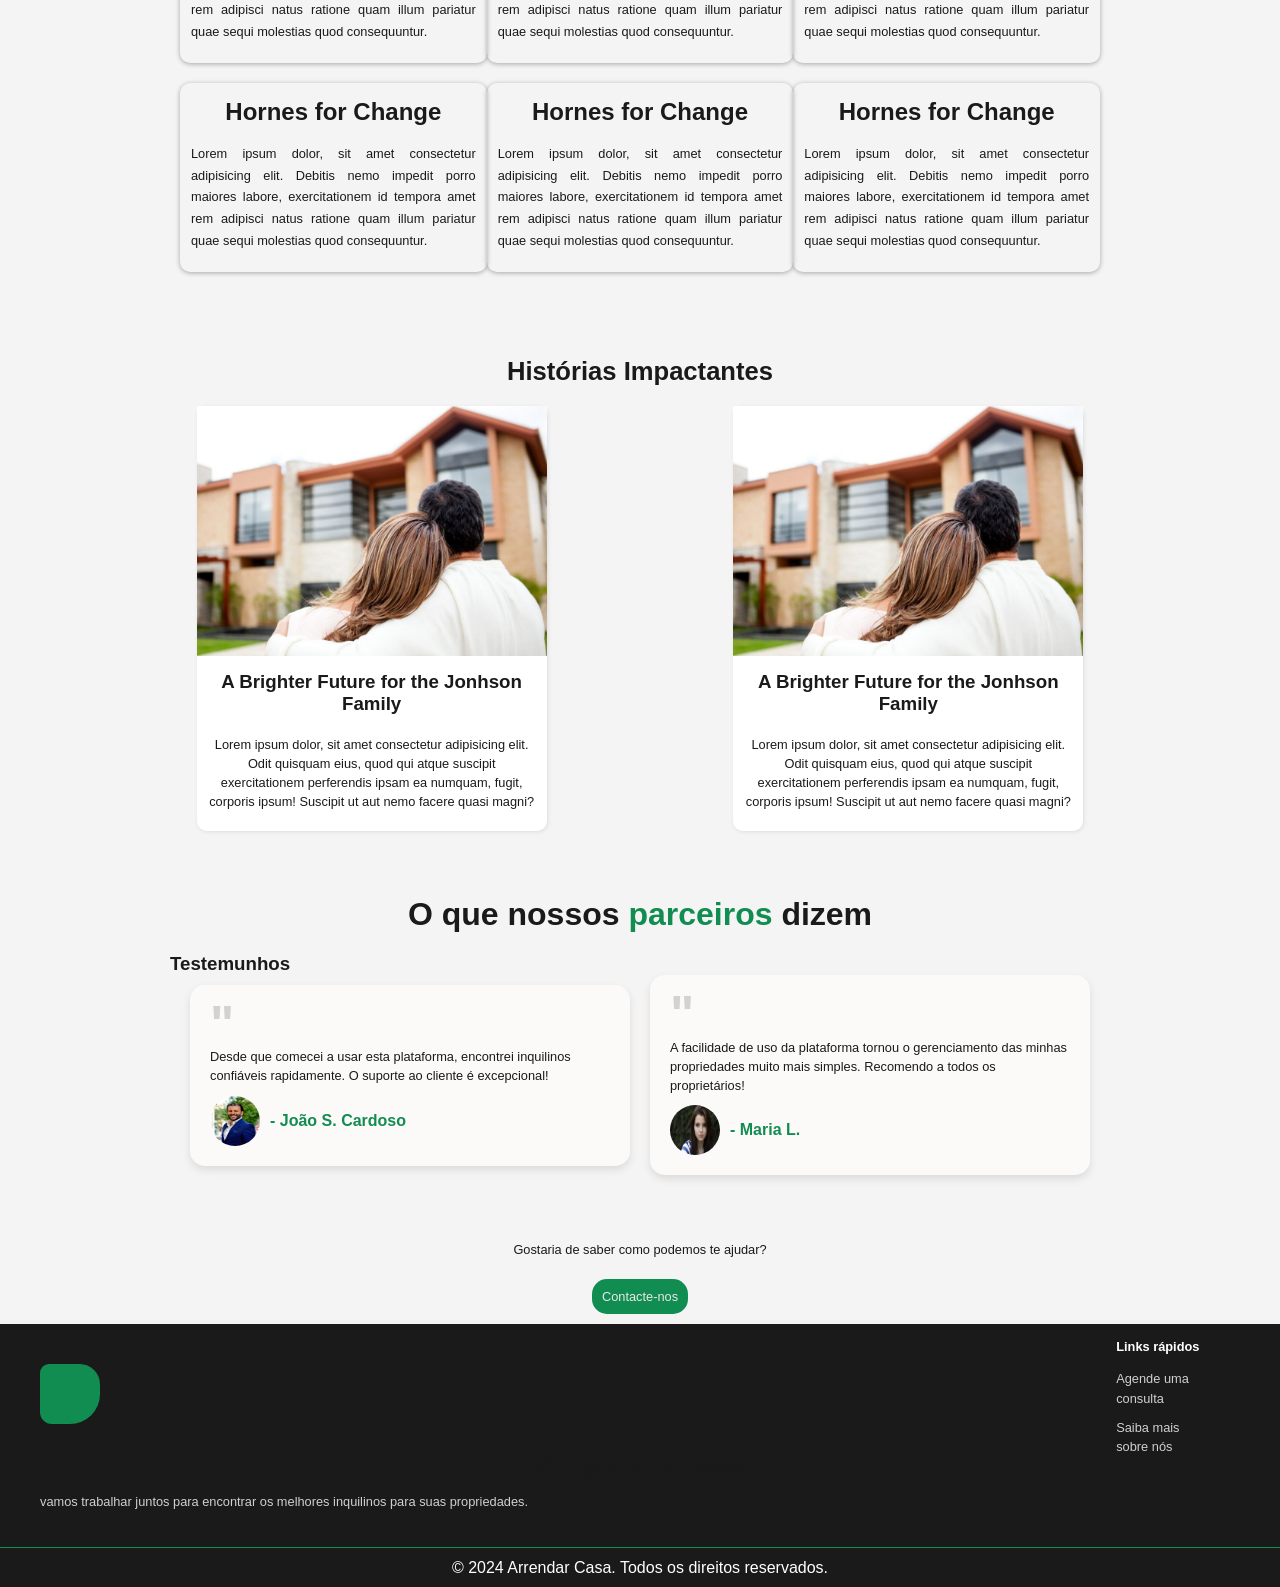
==== commit 8ca38a94: "Upgrade das Imagens na  Section Iniciativas" ====
--- a/Iniciativas.html
+++ b/Iniciativas.html
@@ -74,21 +74,23 @@
             border-radius: 10px;
         }
         .card-content{
-            align-self: flex-start;
-            margin: 20px 10px;
+            vertical-align: middle;
+            margin: 20px 5px;
             width: auto;
+            flex: 1;
+           font-size: clamp(0.7rem, 1.5vw, 1.5rem);
         }
         .card-content>p {
             text-align: justify;
             width: auto;
-            max-width: 600px;
             margin: 10px 0;
-            padding: 0 20px 10px 0;
+            padding: 0;
         }
         .card-image{
-            width: 50%;
-            height: auto;
-            padding: 10px 5px;
+            max-width: 50%;
+            height: auto;
+            padding: 10px;
+            flex: 2;
         }
         .card-image>img{
             width: 100%;
@@ -243,7 +245,7 @@
                         <div class="card-content">
                             <h3>Suporte Familiar
                             </h3>
-                            <p>Suporte familiar é uma das bases do nosso compromisso social, oferecendo apoio contínuo às famílias para que encontrem não apenas uma casa, mas um verdadeiro lar. Trabalhamos para garantir estabilidade, segurança e bem-estar, criando soluções acessíveis que atendem às necessidades reais de cada agregado, promovendo inclusão, dignidade e melhores condições de vida para todos.
+                            <p>Suporte familiar é uma das bases do nosso compromisso social, oferecendo apoio contínuo às famílias para que encontrem não apenas uma casa, mas um verdadeiro lar. 
                             </p>
                         </div>
                     </div>
@@ -251,11 +253,11 @@
                         <div class="card-content">
                             <h3>Práticas de Sustentabilidade</h3>
                             <p>
-                                Promovemos ações responsáveis que visam reduzir o impacto ambiental e incentivar o uso consciente dos recursos no dia a dia. Apostamos em soluções eficientes, desde a gestão de energia até à redução de desperdícios, contribuindo para ambientes mais saudáveis, equilibrados e alinhados com as necessidades das gerações atuais e futuras.
+                                Promovemos ações responsáveis que visam reduzir o impacto ambiental e incentivar o uso consciente dos recursos no dia a dia. Apostamos em soluções eficientes.
                             </p>
                         </div>
-                         <div class="card-image">
-                            <img src="imagens/engenheiros-e-empreiteiros-de-construcao-que-monitoram-sistemas-de-paineis-solares.jpg" alt="">
+                        <div class="card-image">
+                            <img src="imagens/Team.jpg">
                         </div>
                     </div>
                     <div class="iniciative-card">
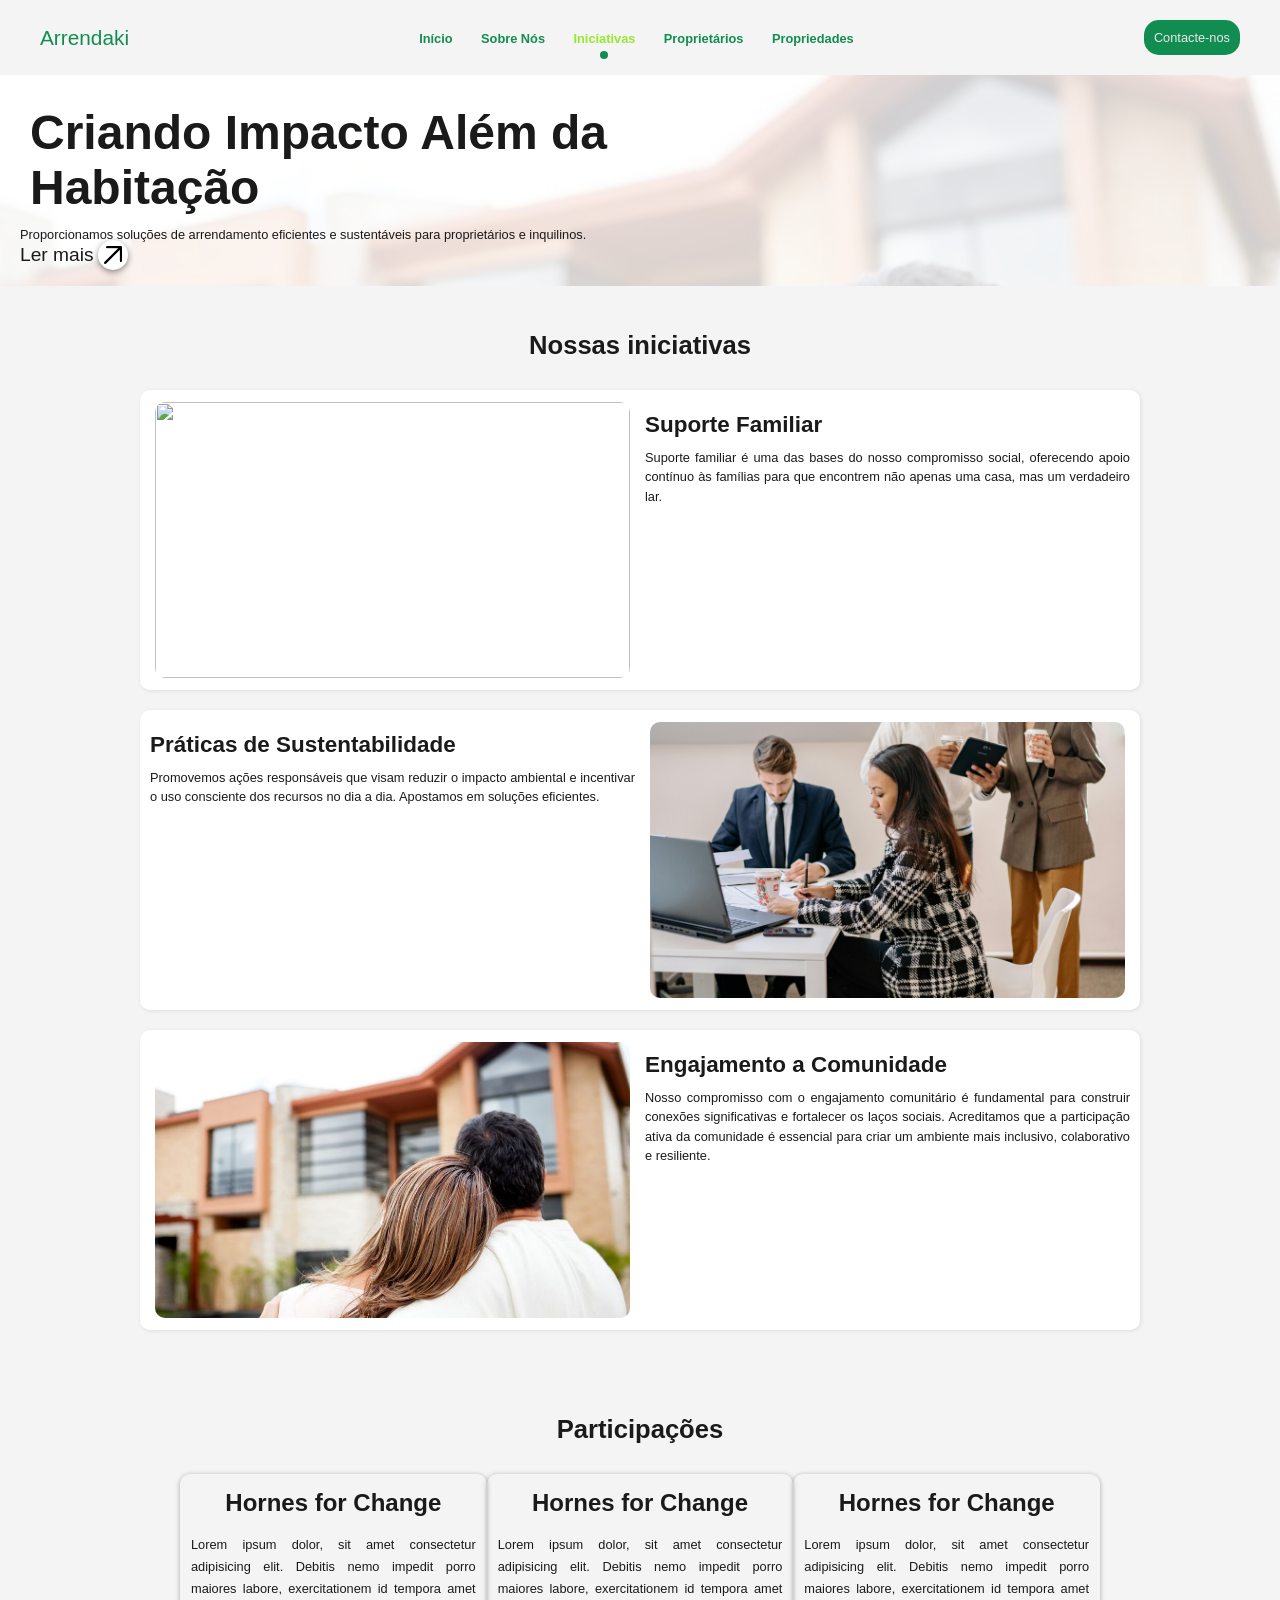
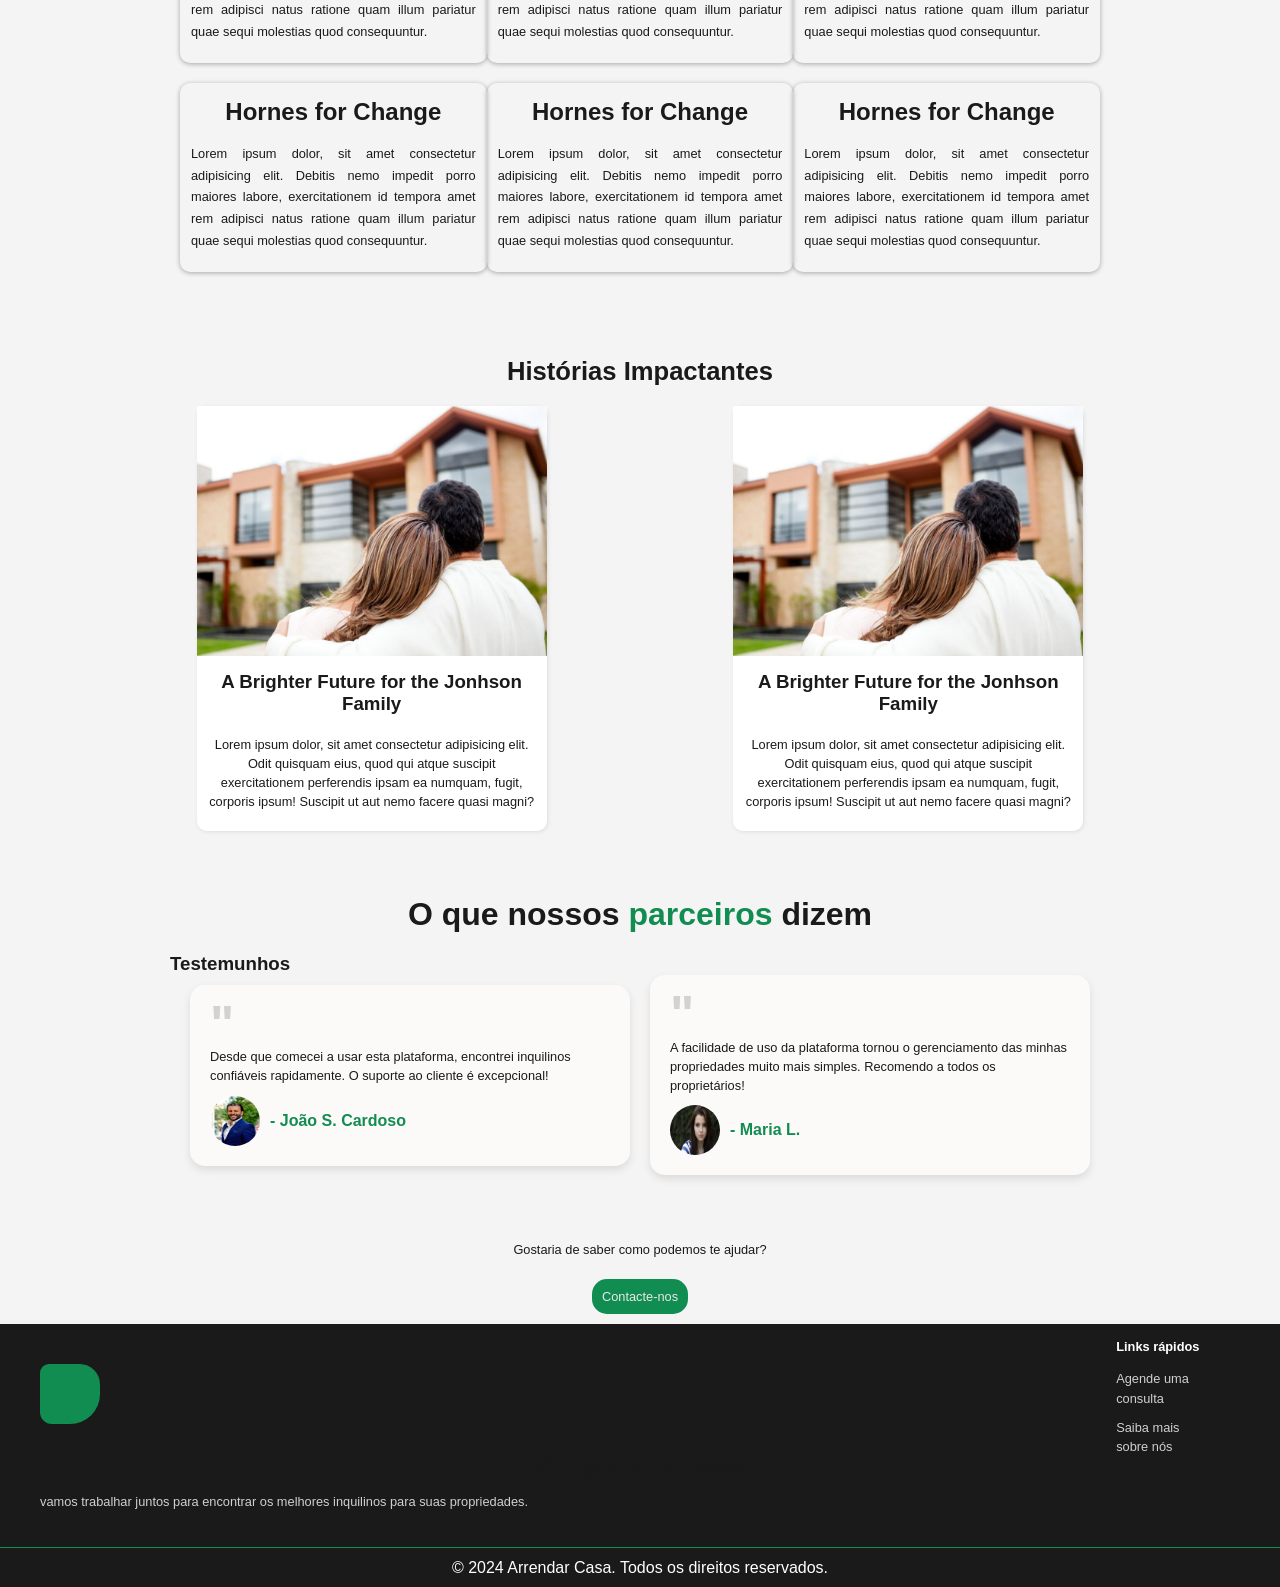
==== commit 99597a0e: "Atualizei o Conteudo da Div Engajamento" ====
--- a/Iniciativas.html
+++ b/Iniciativas.html
@@ -266,7 +266,7 @@
                         </div>
                         <div class="card-content">
                             <h3>Engajamento a Comunidade</h3>
-                            <p>Nosso compromisso com o engajamento comunitário é fundamental para construir conexões significativas e fortalecer os laços sociais. Acreditamos que a participação ativa da comunidade é essencial para criar um ambiente mais inclusivo, colaborativo e resiliente, onde todos têm voz e podem contribuir para o desenvolvimento sustentável e o bem-estar coletivo.
+                            <p>Nosso compromisso com o engajamento comunitário é fundamental para construir conexões significativas e fortalecer os laços sociais. Acreditamos que a participação ativa da comunidade é essencial para criar um ambiente mais inclusivo, colaborativo e resiliente.
                             </p>
                         </div>
                     </div>
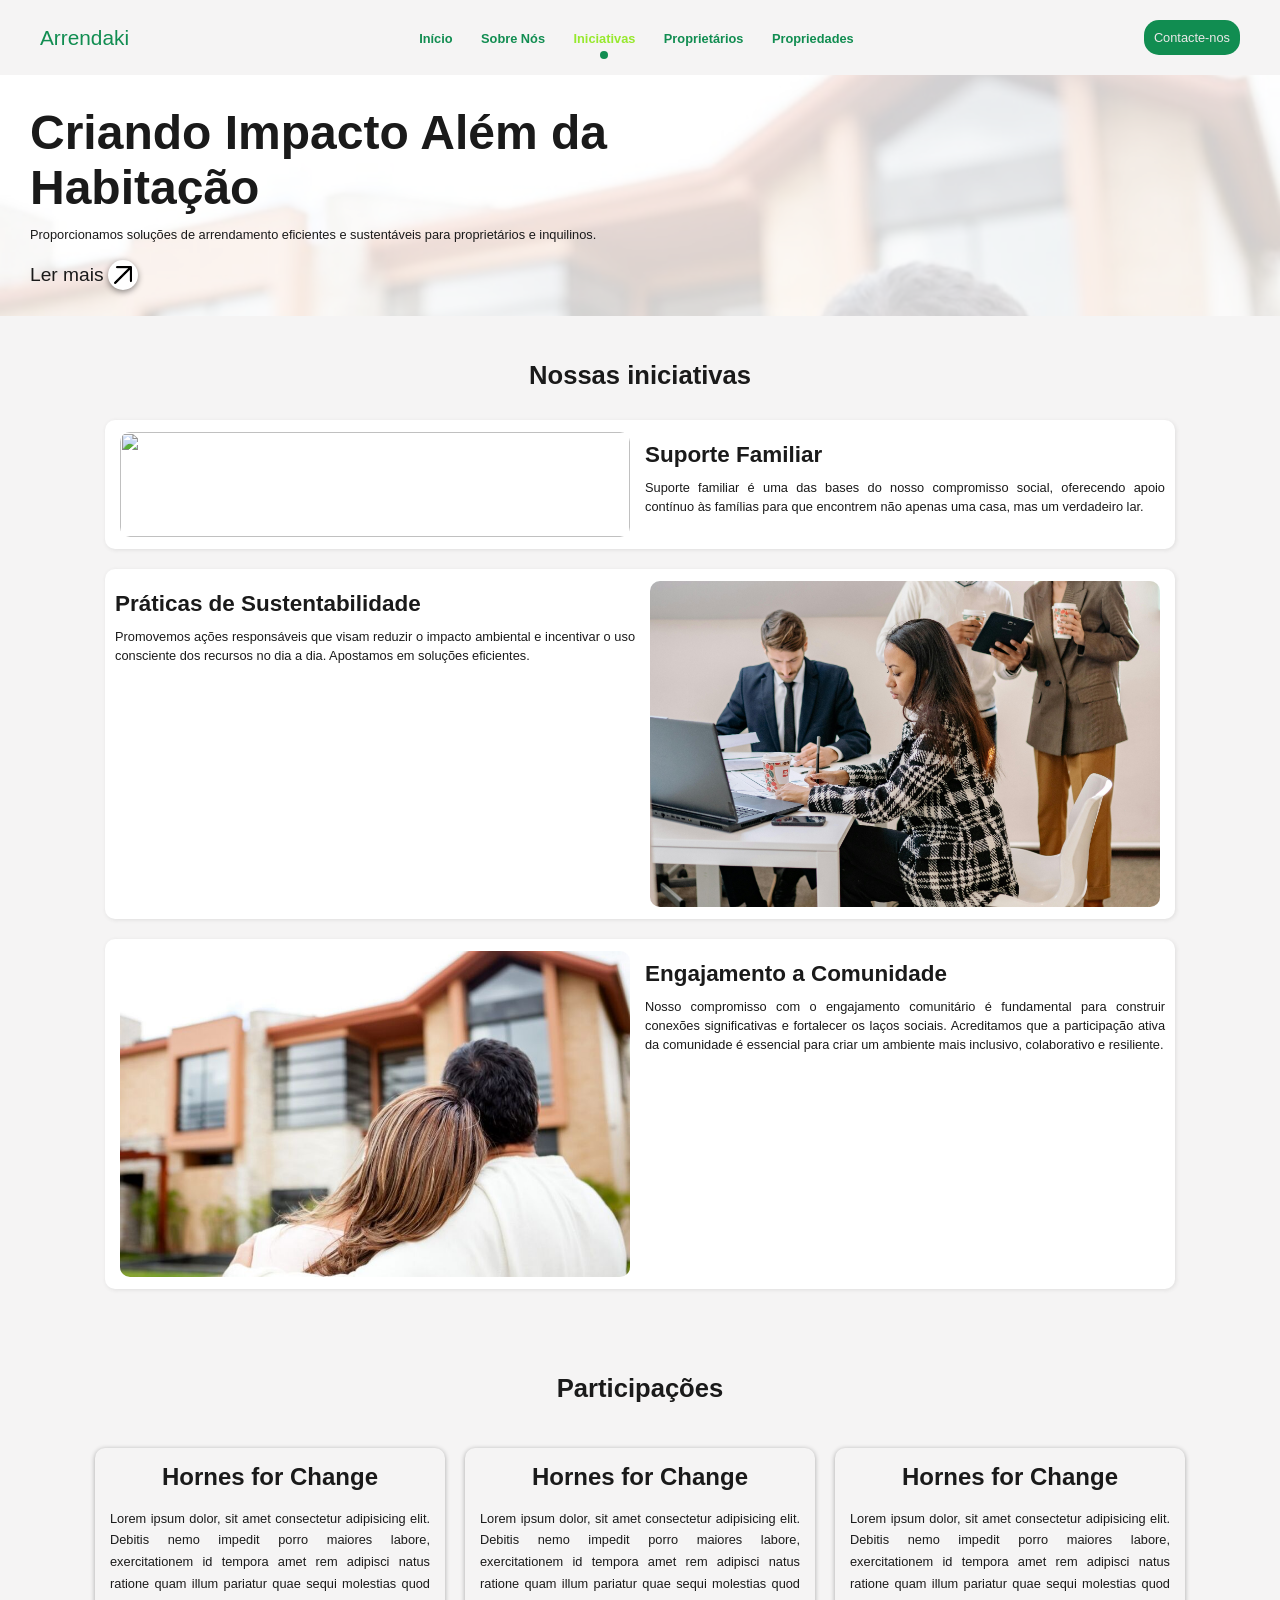
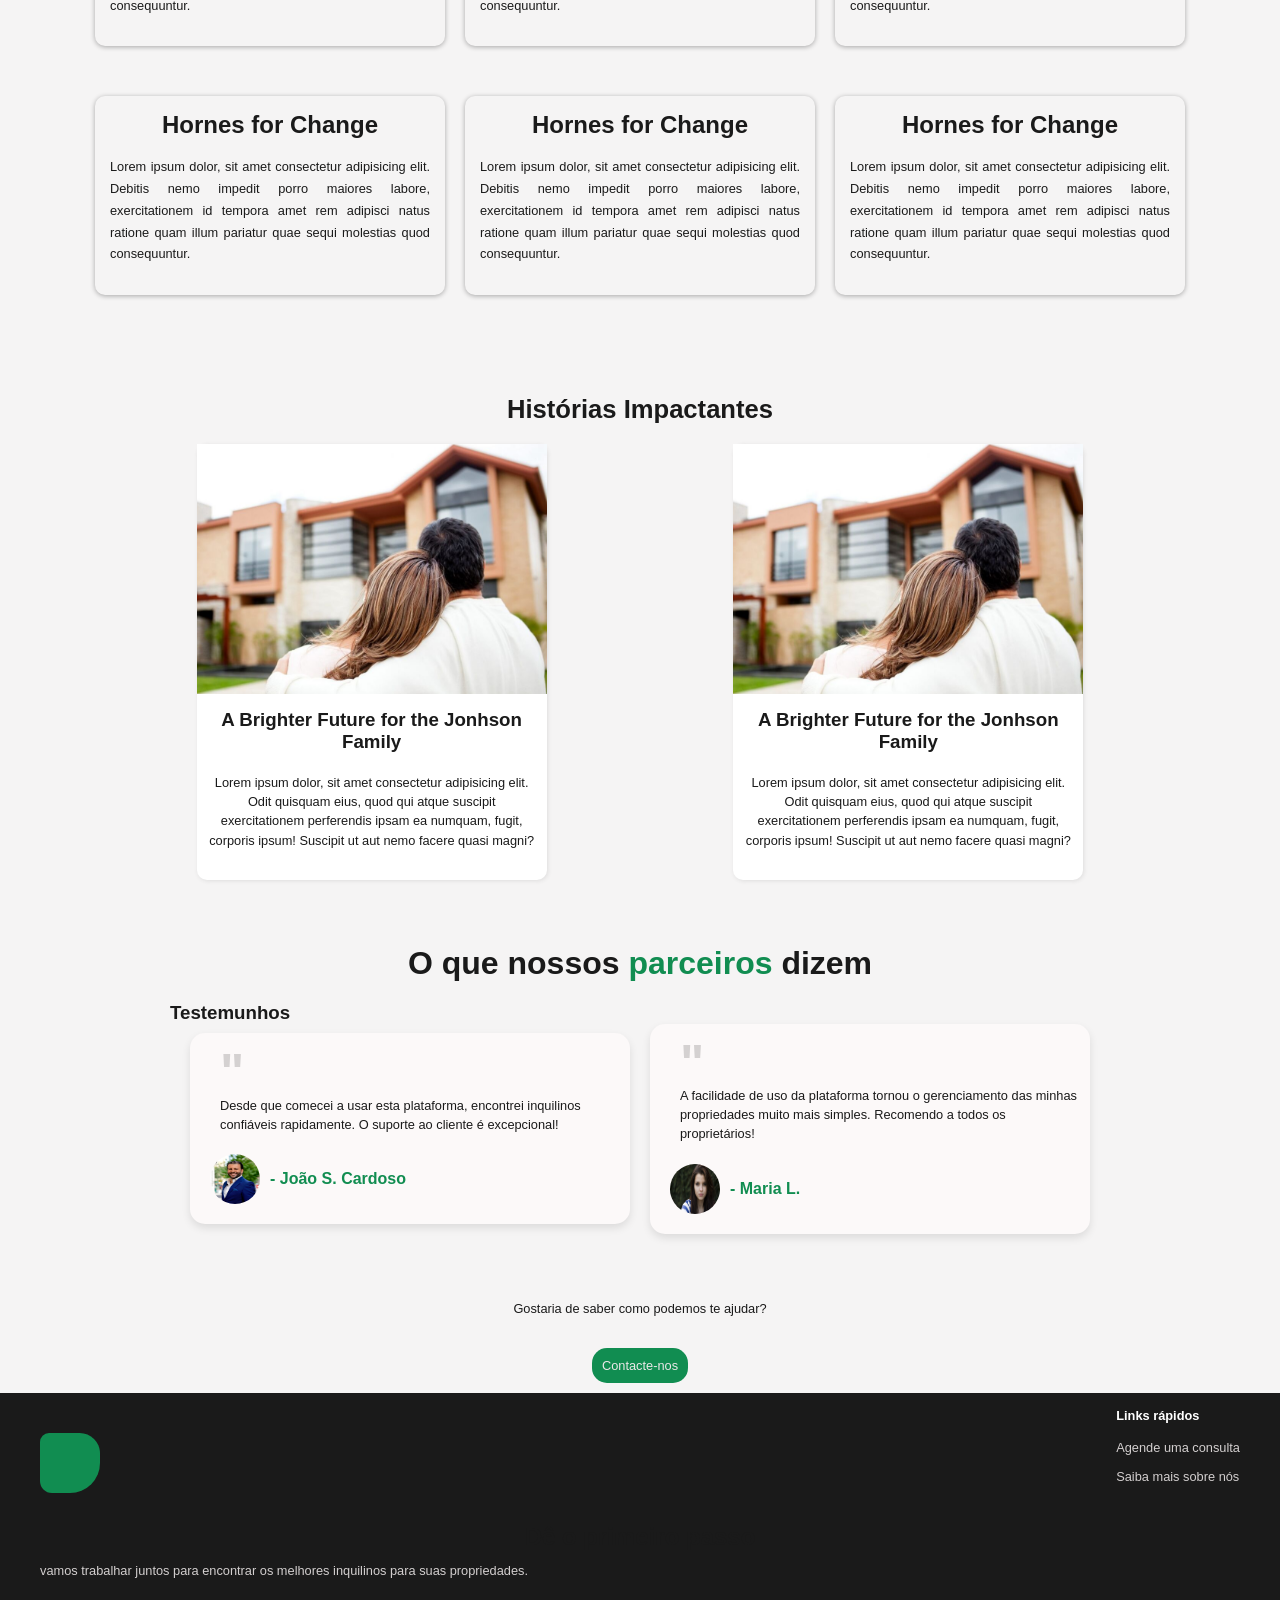
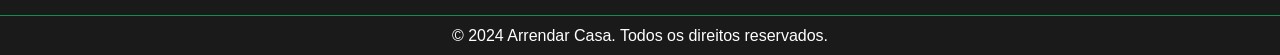
==== commit 3a1b0405: "Melhorei a Responsividade da Section Partiship Os componentes dessa seção, não estavam a se adaptar " ====
--- a/Iniciativas.html
+++ b/Iniciativas.html
@@ -34,10 +34,13 @@
         }
          p{
             font-size: clamp(0.7rem, 1vw, 1rem);
-            width: 60%;
-            margin-top: 10px;
+            width: auto;
+            margin: 10px;
             line-height: 1.2rem;
             color: var(--black-color);
+        }
+        .btnTransparent{
+            margin: 10px;
         }
         .our-iniciatives{
             margin: 5px 0;
@@ -67,8 +70,9 @@
             margin: 10px 5px;
             padding: 2px 5px;
             width: 100%;
-            max-width: 1000px;
-            height: 300px;
+            max-width: 1070px;
+            height: auto;
+            max-height:  350px;
             box-shadow: 1px 1px 4px rgba(65, 62, 62, 0.12);
             background-color: white;
             border-radius: 10px;
@@ -108,29 +112,32 @@
             flex-direction: column;
             justify-content: center;
             align-items: center;
-            margin: 5px 0;
-            padding: 0 180px;
+            margin: 5px 0px;
+            padding: 0px;
         }
         .partineship-conteiner-children{
-            width: 100%;
-            display: flex;
-            flex-direction: row;
-            justify-content: space-evenly;
-            align-items: center;
-            margin: 10px 0;
+               align-self: center;
+                width: 100%;
+                display: flex;
+                flex-direction: row;
+                flex-wrap: wrap;
+                justify-content: center;
+                align-items: center;
+                margin: 10px 0px;
+                padding: 5px 2px;
         }
         .partiship-card{
-            display: flex;
-            flex-direction: column;
-            justify-content: center;
-            align-items: center;
-            box-shadow: 0px 1px 5px rgba(0, 0, 0, 0.322);
-            border-radius: 10px;
-            padding: 10px 1px;
-            margin: 0;
-            width: auto;
-            max-width: 350px;
-            height: auto;
+               display: flex;
+                flex-direction: column;
+                justify-content: center;
+                align-items: center;
+                box-shadow: 0px 1px 5px rgba(0, 0, 0, 0.322);
+                border-radius: 10px;
+                padding: 10px 5px;
+                margin: 10px;
+                width: auto;
+                max-width: 350px;
+                height: auto;
 
         }
          .partiship-card>h3{
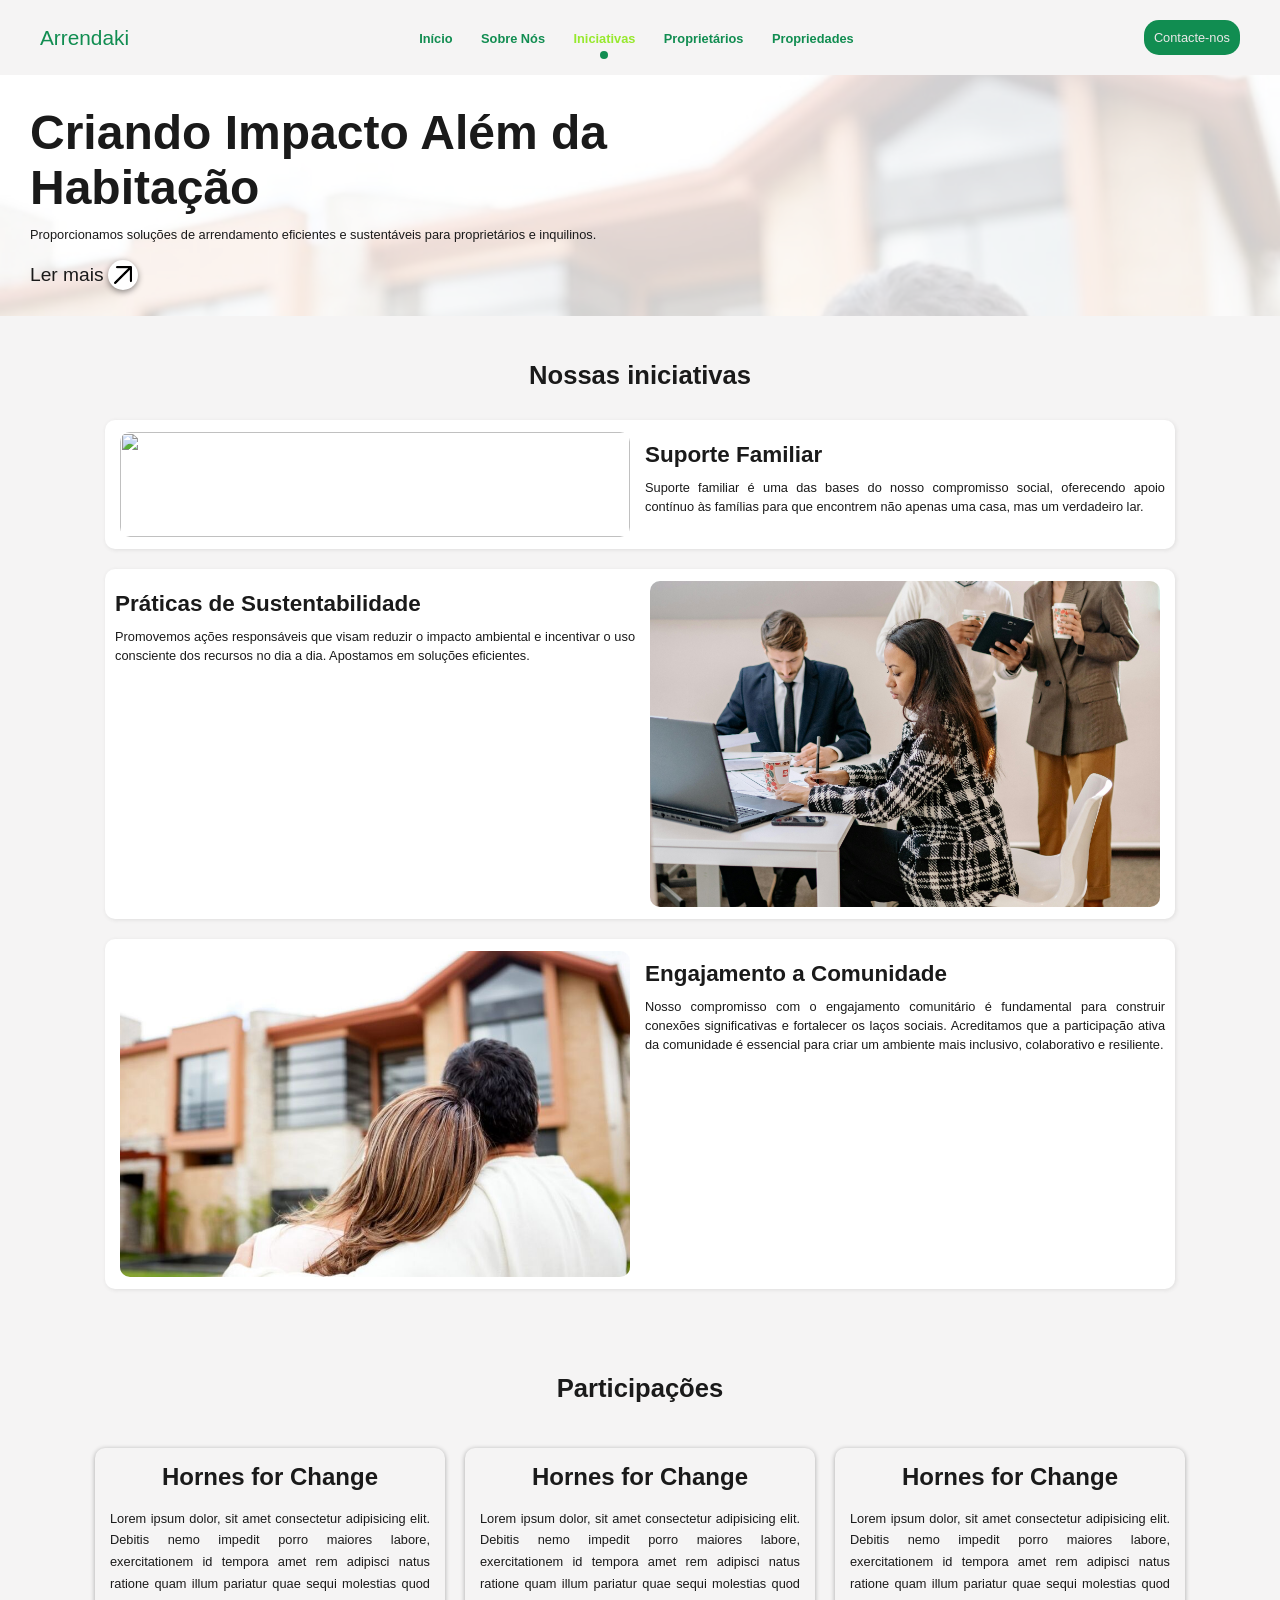
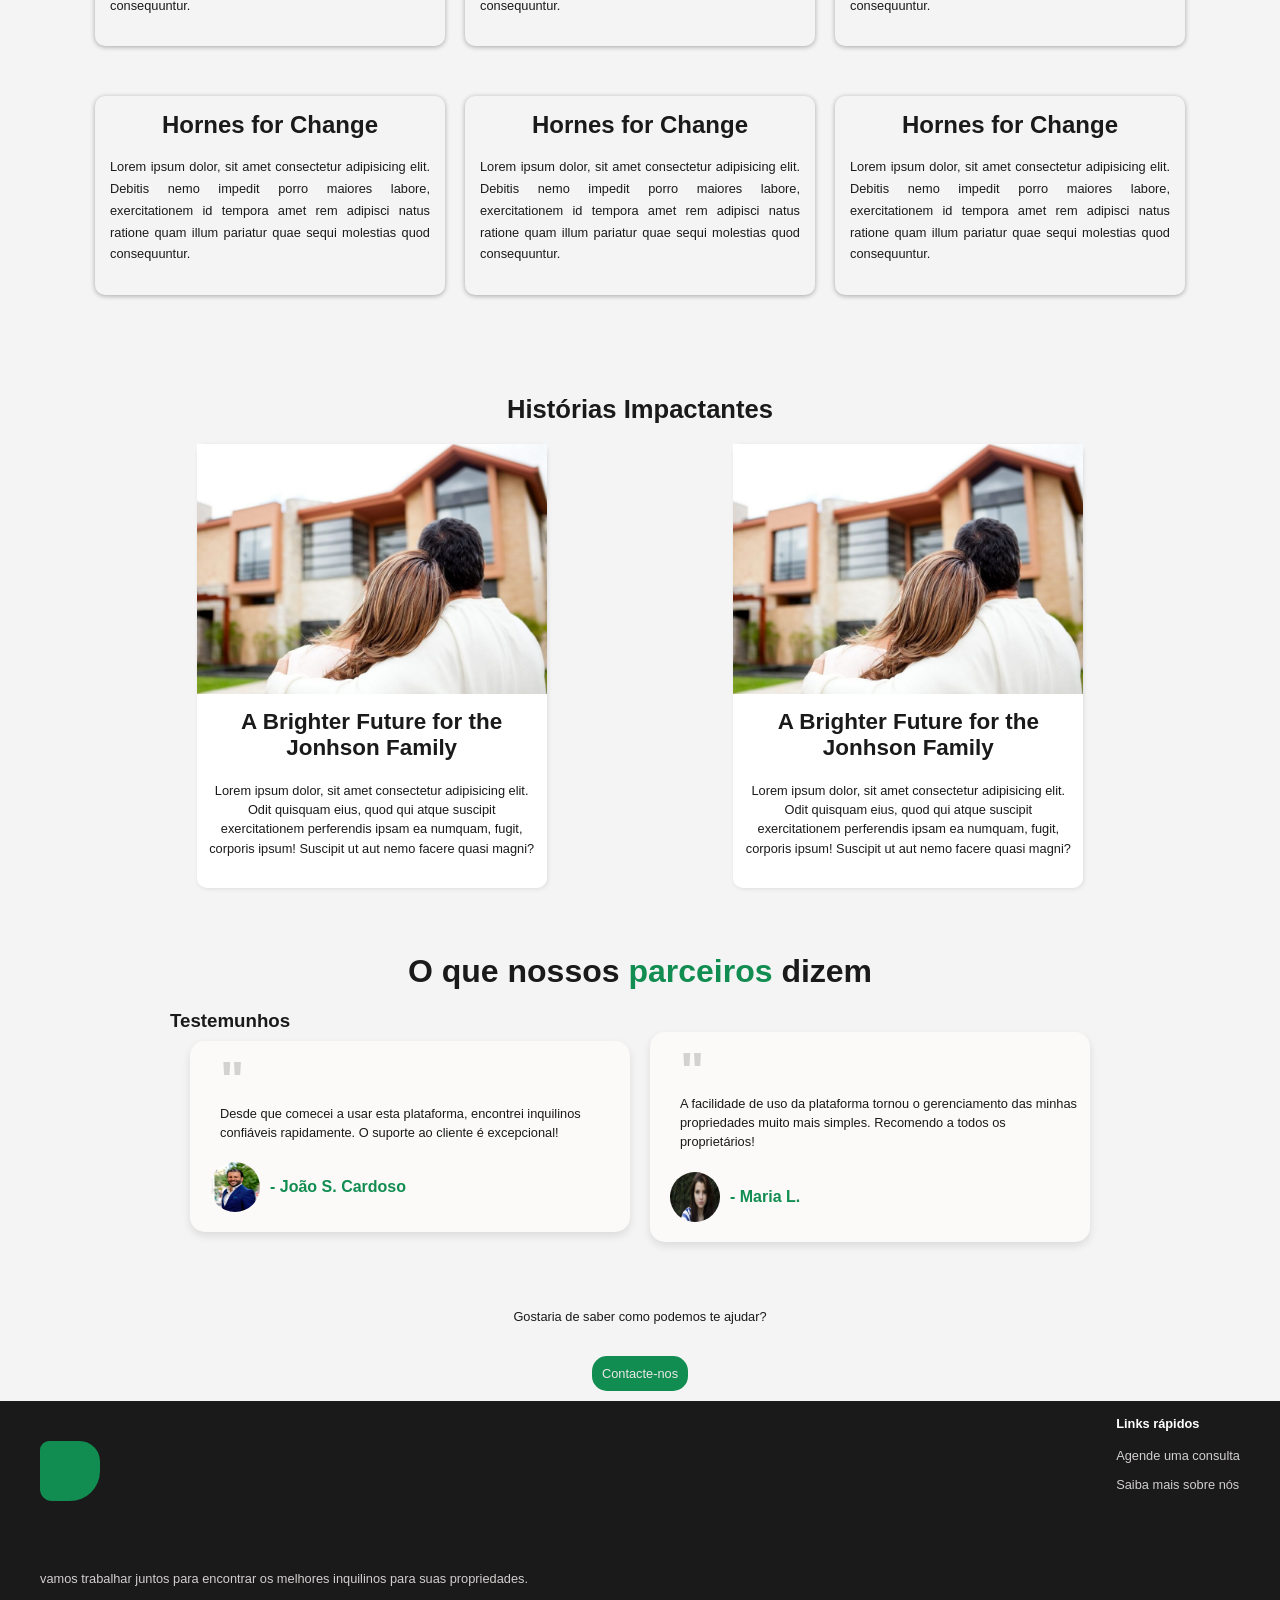
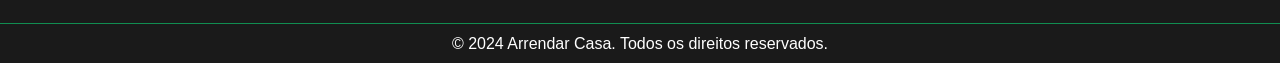
==== commit 3e3f3ca4: "Alterei as Configurações do tamanho da fonte nas Sections(Partiship,Impact-stories)" ====
--- a/Iniciativas.html
+++ b/Iniciativas.html
@@ -138,10 +138,11 @@
                 width: auto;
                 max-width: 350px;
                 height: auto;
+                font-size: clamp(0.8rem, 1.5vw, 1.5rem);
 
         }
          .partiship-card>h3{
-            font-size: clamp(0.5rem, 2vw, 1.5rem);
+            font-size: clamp(0.9rem, 2vw, 1.5rem);
             color: var(--black-color);
             text-align: center;
             margin: 5px;      
@@ -176,6 +177,7 @@
             background-color: white;
             border-radius: 10px;
              box-shadow: 1px 1px 4px rgba(65, 62, 62, 0.12);
+            font-size: clamp(0.7rem, 1.5vw, 1.5rem);
         }
         .img-impact{
             width: 100%;
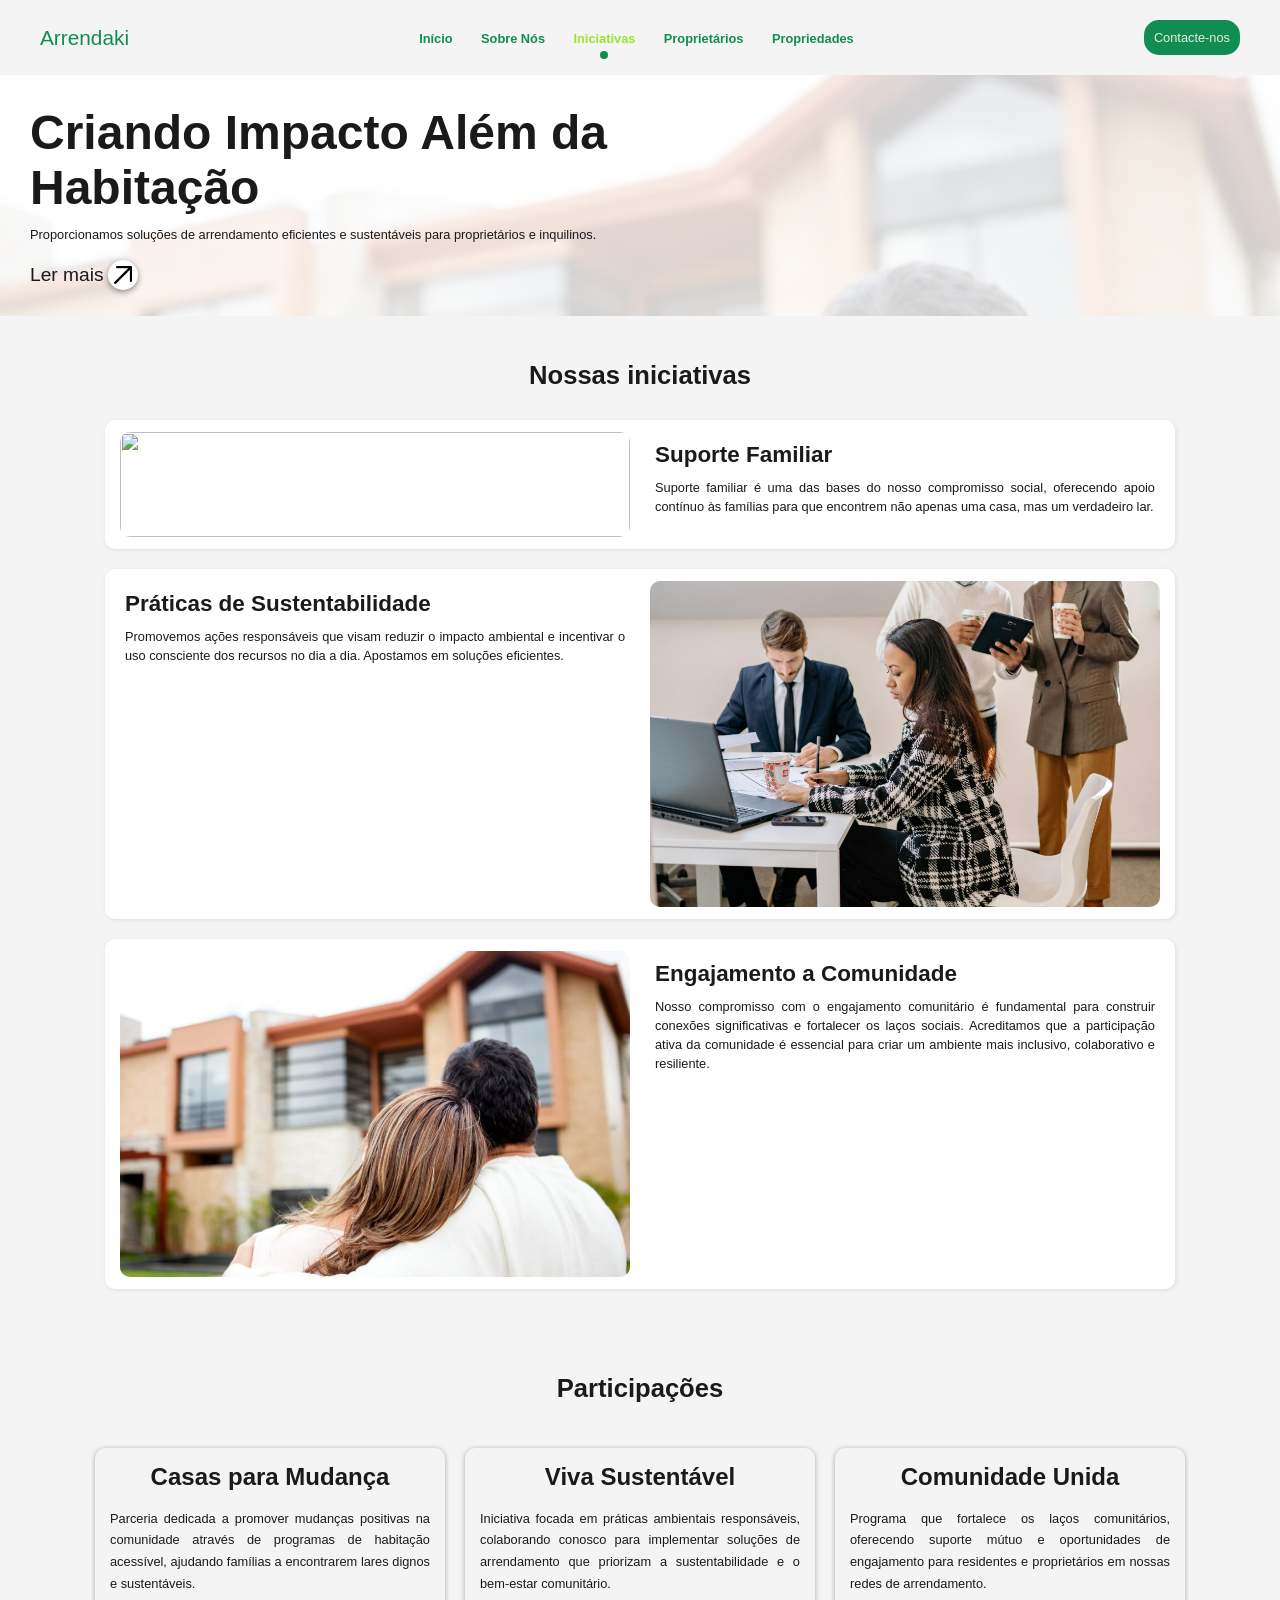
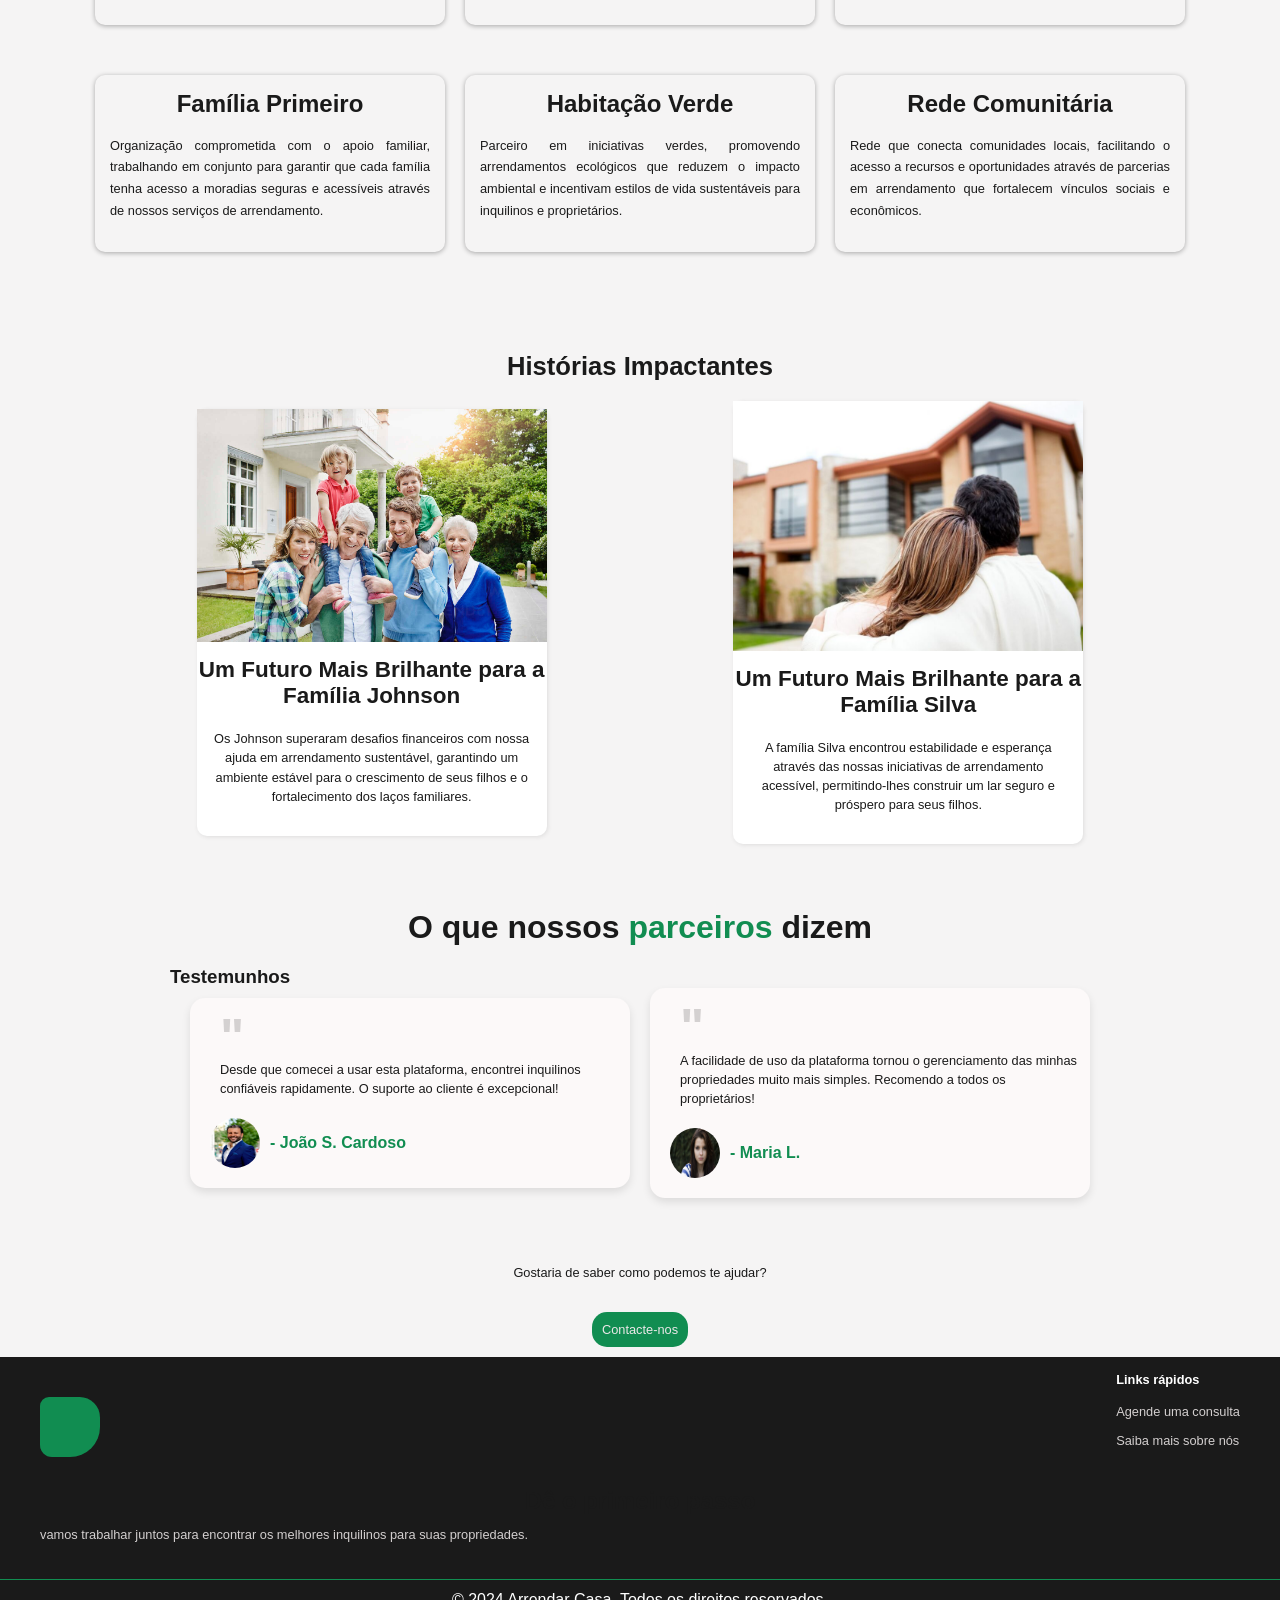
==== commit 28fa5f34: "Coloquei todo o conteúdo da Página em Português" ====
--- a/Iniciativas.html
+++ b/Iniciativas.html
@@ -80,6 +80,7 @@
         .card-content{
             vertical-align: middle;
             margin: 20px 5px;
+            padding: 0 10px;
             width: auto;
             flex: 1;
            font-size: clamp(0.7rem, 1.5vw, 1.5rem);
@@ -285,30 +286,30 @@
                 <div class="partineship-conteiner">
                     <div class="partineship-conteiner-children">
                         <div class="partiship-card">
-                            <h3>Hornes for Change</h3>
-                            <p>Lorem ipsum dolor, sit amet consectetur adipisicing elit. Debitis nemo impedit porro maiores labore, exercitationem id tempora amet rem adipisci natus ratione quam illum pariatur quae sequi molestias quod consequuntur.</p>
-                        </div>
-                        <div class="partiship-card">
-                            <h3>Hornes for Change</h3>
-                            <p>Lorem ipsum dolor, sit amet consectetur adipisicing elit. Debitis nemo impedit porro maiores labore, exercitationem id tempora amet rem adipisci natus ratione quam illum pariatur quae sequi molestias quod consequuntur.</p>
-                        </div>
-                        <div class="partiship-card">
-                            <h3>Hornes for Change</h3>
-                            <p>Lorem ipsum dolor, sit amet consectetur adipisicing elit. Debitis nemo impedit porro maiores labore, exercitationem id tempora amet rem adipisci natus ratione quam illum pariatur quae sequi molestias quod consequuntur.</p>
+                            <h3>Casas para Mudança</h3>
+                            <p>Parceria dedicada a promover mudanças positivas na comunidade através de programas de habitação acessível, ajudando famílias a encontrarem lares dignos e sustentáveis.</p>
+                        </div>
+                        <div class="partiship-card">
+                            <h3>Viva Sustentável</h3>
+                            <p>Iniciativa focada em práticas ambientais responsáveis, colaborando conosco para implementar soluções de arrendamento que priorizam a sustentabilidade e o bem-estar comunitário.</p>
+                        </div>
+                        <div class="partiship-card">
+                            <h3>Comunidade Unida</h3>
+                            <p>Programa que fortalece os laços comunitários, oferecendo suporte mútuo e oportunidades de engajamento para residentes e proprietários em nossas redes de arrendamento.</p>
                         </div>
                     </div>
                     <div class="partineship-conteiner-children">
                         <div class="partiship-card">
-                            <h3>Hornes for Change</h3>
-                            <p>Lorem ipsum dolor, sit amet consectetur adipisicing elit. Debitis nemo impedit porro maiores labore, exercitationem id tempora amet rem adipisci natus ratione quam illum pariatur quae sequi molestias quod consequuntur.</p>
-                        </div>
-                        <div class="partiship-card">
-                            <h3>Hornes for Change</h3>
-                            <p>Lorem ipsum dolor, sit amet consectetur adipisicing elit. Debitis nemo impedit porro maiores labore, exercitationem id tempora amet rem adipisci natus ratione quam illum pariatur quae sequi molestias quod consequuntur.</p>
-                        </div>
-                        <div class="partiship-card">
-                            <h3>Hornes for Change</h3>
-                            <p>Lorem ipsum dolor, sit amet consectetur adipisicing elit. Debitis nemo impedit porro maiores labore, exercitationem id tempora amet rem adipisci natus ratione quam illum pariatur quae sequi molestias quod consequuntur.</p>
+                            <h3>Família Primeiro</h3>
+                            <p>Organização comprometida com o apoio familiar, trabalhando em conjunto para garantir que cada família tenha acesso a moradias seguras e acessíveis através de nossos serviços de arrendamento.</p>
+                        </div>
+                        <div class="partiship-card">
+                            <h3>Habitação Verde</h3>
+                            <p>Parceiro em iniciativas verdes, promovendo arrendamentos ecológicos que reduzem o impacto ambiental e incentivam estilos de vida sustentáveis para inquilinos e proprietários.</p>
+                        </div>
+                        <div class="partiship-card">
+                            <h3>Rede Comunitária</h3>
+                            <p>Rede que conecta comunidades locais, facilitando o acesso a recursos e oportunidades através de parcerias em arrendamento que fortalecem vínculos sociais e econômicos.</p>
                         </div>
                     </div>
                 </div>
@@ -317,16 +318,15 @@
                 <h2>Histórias Impactantes</h2>
                 <div class="impact-conteiner">
                     <div class="card-impact">
-                        <div class="img-impact"><img src="imagens/casa-propria-940x682.jpg" alt=""></div>
-                        <h3>A Brighter Future for the Jonhson Family</h3>
-                        <p>Lorem ipsum dolor, sit amet consectetur adipisicing elit. Odit quisquam eius, quod qui atque suscipit exercitationem perferendis ipsam ea numquam, fugit, corporis ipsum! Suscipit ut aut nemo facere quasi magni?
-                        </p>
+                        <div class="img-impact"><img src="imagens/germany.jpg" alt=""></div>
+                        <h3>Um Futuro Mais Brilhante para a Família Johnson</h3>
+                        <p>Os Johnson superaram desafios financeiros com nossa ajuda em arrendamento sustentável, garantindo um ambiente estável para o crescimento de seus filhos e o fortalecimento dos laços familiares.</p>
                     </div>
                     <div class="card-impact">
                         <div class="img-impact"><img src="imagens/casa-propria-940x682.jpg" alt="">
                         </div>
-                        <h3>A Brighter Future for the Jonhson Family</h3>
-                        <p>Lorem ipsum dolor, sit amet consectetur adipisicing elit. Odit quisquam eius, quod qui atque suscipit exercitationem perferendis ipsam ea numquam, fugit, corporis ipsum! Suscipit ut aut nemo facere quasi magni?</p>
+                        <h3>Um Futuro Mais Brilhante para a Família Silva</h3>
+                        <p>A família Silva encontrou estabilidade e esperança através das nossas iniciativas de arrendamento acessível, permitindo-lhes construir um lar seguro e próspero para seus filhos.</p>
                     </div>
                 </div>
             </section>
@@ -370,7 +370,7 @@
                     <p><a href="#">Saiba mais sobre nós</a></p>
             </div>
         </div>
-            <p style="color: white; font-size: 1rem; text-align: center;">&copy; 2024 Arrendar Casa. Todos os direitos reservados.</p>
+        <p style="color: white;text-align: center;">© 2024 Arrendar Casa. Todos os direitos reservados.</p>
         </footer>
 
         <script src="JS/script.js"></script>
